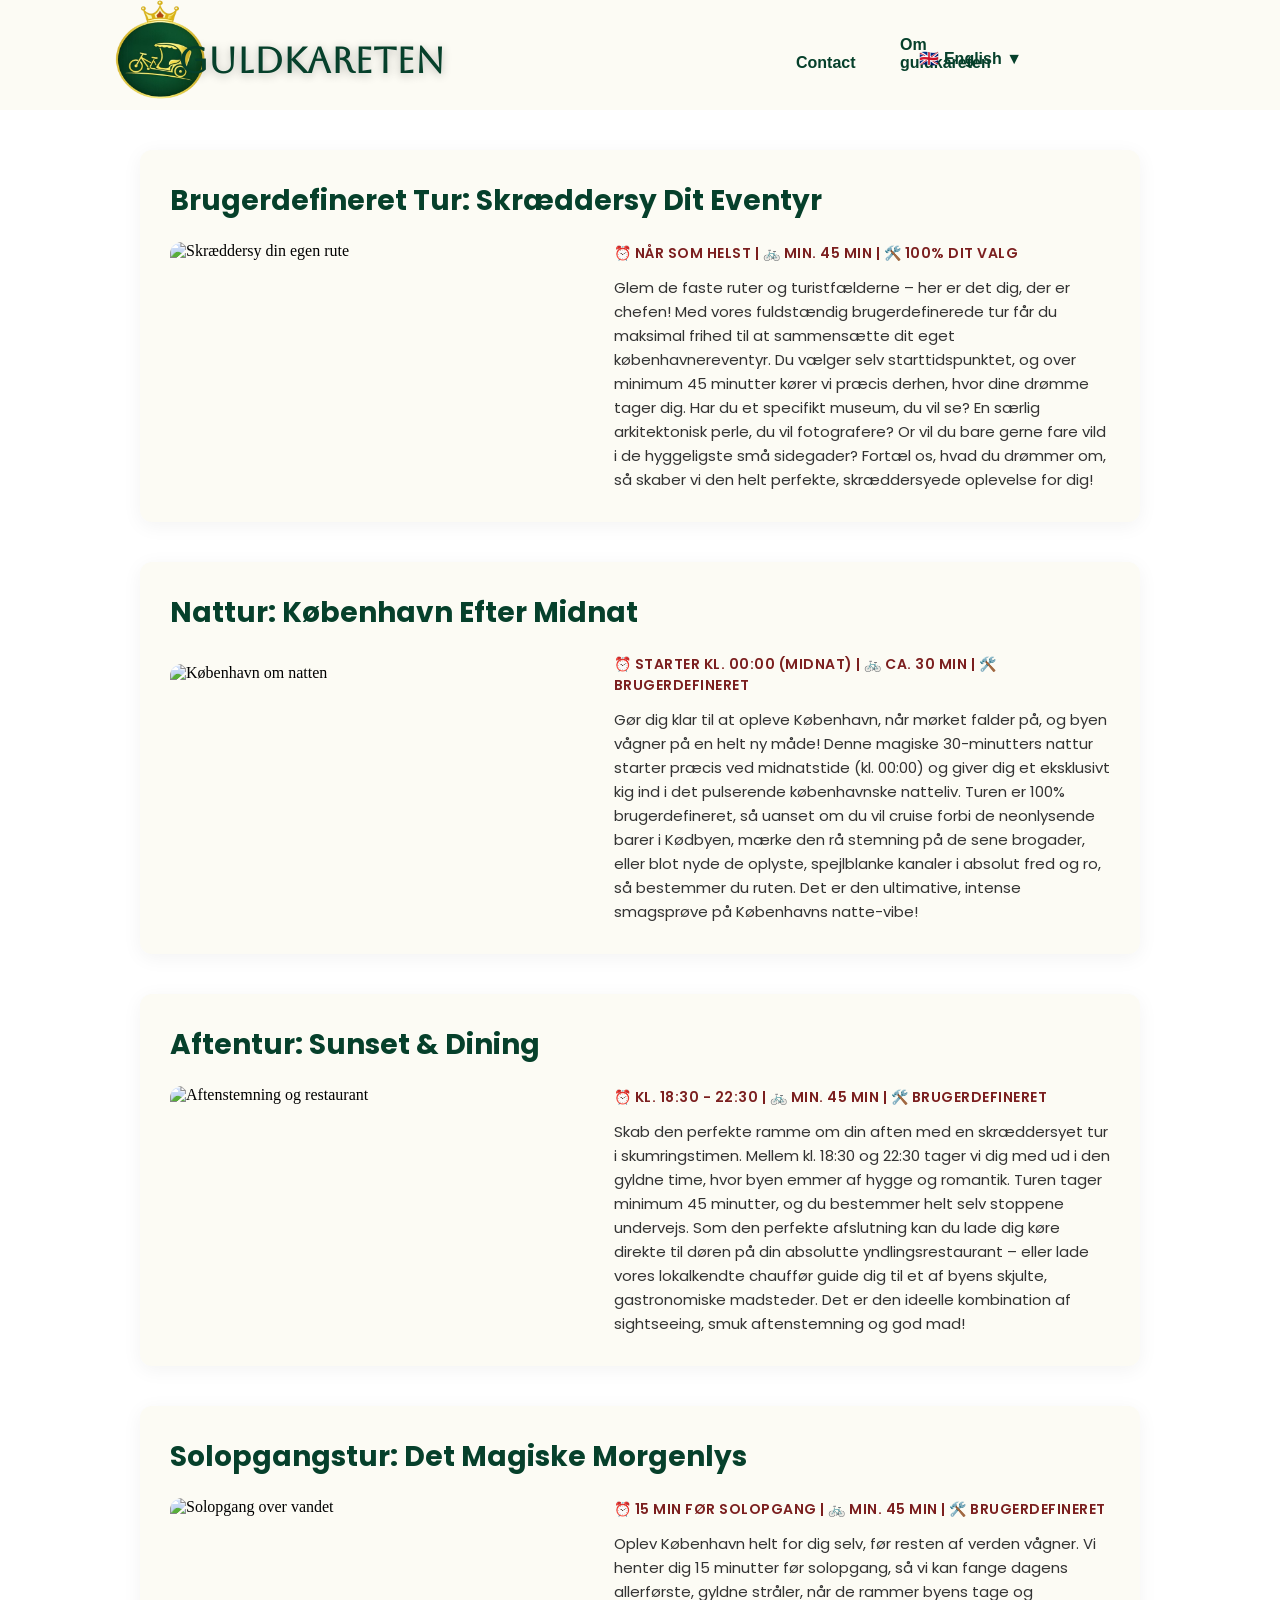
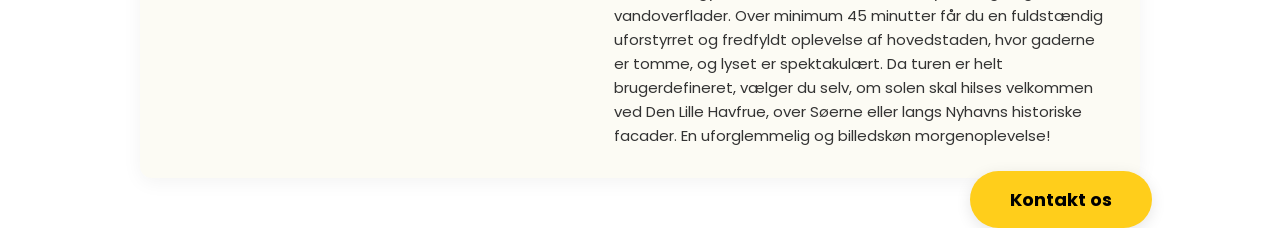
==== Brugerdefineret.html @ b9c4dd66 "Add files via upload" ====
<!DOCTYPE html>
<html lang="en">
<head>
    <meta charset="UTF-8">
    <meta name="viewport" content="width=device-width, initial-scale=1.0">
    <link rel="stylesheet" href="brugerdefineret.css">
    <title>Brugerdefineret tur</title>
</head>
<body>
                   <header class="container">
                        <img src="Guldkaraten-removebg-preview.png" alt="Guldkaraten">
                        <H1 class="guldkareten">Guldkareten</H1>
                          <!-- Dit eksisterende indhold -->


 <a href="contact.html">Contact</a>
<a href="omos.html">Om guldkareten</a>
<div class="language-menu">
    <button class="language-btn">
        🇬🇧 English ▼
    </button>

    <div class="language-dropdown">
        <a href="#">🇩🇰 Dansk</a>
        <a href="#">🇬🇧 English</a>
    </div>
</div>
</header>
<div class="ture-section">
    <h2 class="ture-title">Brugerdefineret Tur: Skræddersy Dit Eventyr</h2>
    <div class="ture-content">
        <div class="ture-image">
            <img src="billeder/brugerdefineret tur.jpeg" alt="Skræddersy din egen rute">
        </div>
        <div class="ture-text">
            <span class="ture-meta">⏰ Når som helst | 🚲 Min. 45 min | 🛠️ 100% Dit valg</span>
            <p>
                Glem de faste ruter og turistfælderne – her er det dig, der er chefen! Med vores fuldstændig brugerdefinerede tur får du maksimal frihed til at sammensætte dit eget københavnereventyr. Du vælger selv starttidspunktet, og over minimum 45 minutter kører vi præcis derhen, hvor dine drømme tager dig. Har du et specifikt museum, du vil se? En særlig arkitektonisk perle, du vil fotografere? Or vil du bare gerne fare vild i de hyggeligste små sidegader? Fortæl os, hvad du drømmer om, så skaber vi den helt perfekte, skræddersyede oplevelse for dig!
            </p>
        </div>
    </div>
</div>
<div class="ture-section">
    <h2 class="ture-title">Nattur: København Efter Midnat</h2>
    <div class="ture-content">
        <div class="ture-image">
            <img src="billeder/ægtenattetur.jpg" alt="København om natten">
        </div>
        <div class="ture-text">
            <span class="ture-meta">⏰ Starter kl. 00:00 (Midnat) | 🚲 Ca. 30 min | 🛠️ Brugerdefineret</span>
            <p>
                Gør dig klar til at opleve København, når mørket falder på, og byen vågner på en helt ny måde! Denne magiske 30-minutters nattur starter præcis ved midnatstide (kl. 00:00) og giver dig et eksklusivt kig ind i det pulserende københavnske natteliv. Turen er 100% brugerdefineret, så uanset om du vil cruise forbi de neonlysende barer i Kødbyen, mærke den rå stemning på de sene brogader, eller blot nyde de oplyste, spejlblanke kanaler i absolut fred og ro, så bestemmer du ruten. Det er den ultimative, intense smagsprøve på Københavns natte-vibe!
            </p>
        </div>
    </div>
</div>

<div class="ture-section">
    <h2 class="ture-title">Aftentur: Sunset & Dining</h2>
    <div class="ture-content">
        <div class="ture-image">
            <img src="billeder/nattetur.jpg" alt="Aftenstemning og restaurant">
        </div>
        <div class="ture-text">
            <span class="ture-meta">⏰ Kl. 18:30 - 22:30 | 🚲 Min. 45 min | 🛠️ Brugerdefineret</span>
            <p>
                Skab den perfekte ramme om din aften med en skræddersyet tur i skumringstimen. Mellem kl. 18:30 og 22:30 tager vi dig med ud i den gyldne time, hvor byen emmer af hygge og romantik. Turen tager minimum 45 minutter, og du bestemmer helt selv stoppene undervejs. Som den perfekte afslutning kan du lade dig køre direkte til døren på din absolutte yndlingsrestaurant – eller lade vores lokalkendte chauffør guide dig til et af byens skjulte, gastronomiske madsteder. Det er den ideelle kombination af sightseeing, smuk aftenstemning og god mad!
            </p>
        </div>
    </div>
</div>

<div class="ture-section">
    <h2 class="ture-title">Solopgangstur: Det Magiske Morgenlys</h2>
    <div class="ture-content">
        <div class="ture-image">
            <img src="billeder/solopgang.webp" alt="Solopgang over vandet">
        </div>
        <div class="ture-text">
            <span class="ture-meta">⏰ 15 min før solopgang | 🚲 Min. 45 min | 🛠️ Brugerdefineret</span>
            <p>
                Oplev København helt for dig selv, før resten af verden vågner. Vi henter dig 15 minutter før solopgang, så vi kan fange dagens allerførste, gyldne stråler, når de rammer byens tage og vandoverflader. Over minimum 45 minutter får du en fuldstændig uforstyrret og fredfyldt oplevelse af hovedstaden, hvor gaderne er tomme, og lyset er spektakulært. Da turen er helt brugerdefineret, vælger du selv, om solen skal hilses velkommen ved Den Lille Havfrue, over Søerne eller langs Nyhavns historiske facader. En uforglemmelig og billedskøn morgenoplevelse!
            </p>
        </div>
    </div>
</div>
        <a href="contact.html" class="promo-button">Kontakt os</a>

</body>
</html>
---- brugerdefineret.css ----
@import url('https://fonts.googleapis.com/css2?family=Aboreto&display=swap');
@import url('https://fonts.googleapis.com/css2?family=Poppins:ital,wght@0,100;0,200;0,300;0,400;0,500;0,600;0,700;0,800;0,900;1,100;1,200;1,300;1,400;1,500;1,600;1,700;1,800;1,900&display=swap');

*{
    margin: 0;
    padding: 0;
    box-sizing: border-box;
}
body{
    background-color: #ffffff;
    position: relative;
}




 header{
    background-color:#fcfbf4;
    z-index: 1000; 
    height: 110px; 
    width:100%; 
    top: 0; 
    left: 0;
    position:relative;
}
 header a{
    color: #06402b;
    width: 100px;
    height: 50px;
    border: none;
    border-radius: 4px; 
    position:relative;
    display: inline-block;
    padding: 18px 28px;
    border: none;
    border-radius: 0;
    left:60%;
    font-family:sans-serif;
    font-size: 16px;
    font-weight: 700;
    text-decoration: none;
    cursor: pointer;
    transition: all 0.2s ease;
    top:16%;
}

header a:hover {
    transform: translateY(-1px);
}
header .guldkareten{
    position:absolute;
    top: 55%;
    left:22%;
    margin-left:30px;
    font-family: 'Aboreto', cursive;
    font-size: 36px;
    color: #06402b;
    margin-right: 30px;
}
header img{
    position:absolute;
    top:-8%;
    left: 60px;
    width: 200px;
    height: 125px;
}

/* SPROG MENU */

.language-menu{
    position: absolute;
    top: 28%;
    right: 230px;
    display: inline-block;
    font-family: sans-serif;
}

/* KNAPPEN */

.language-btn{
    background: none;
    border: none;
    color: #06402b;
    font-size: 16px;
    font-weight: 700;
    cursor: pointer;
    padding: 18px 28px;
    font-family: sans-serif;
}

/* DROPDOWN */

.language-dropdown{
    display: none;
    position: absolute;
    top: 100%; /* ligger direkte under knappen */
    left: 0;
    background-color: #fcfbf4;
    min-width: 170px;
    border-radius: 4px;
    overflow: hidden;
    z-index: 1000;
    box-shadow: 0px 4px 10px rgba(0,0,0,0.1);
}

/* LINKS I MENU */

.language-dropdown a{
    display: block;
    padding: 14px 20px;
    color: #06402b;
    text-decoration: none;
    font-size: 16px;
    font-weight: 700;

    /* VIGTIGT */
    position: relative;
    left: 0;
    top: 0;
    width: 100%;
}

/* HOVER */

.language-dropdown a:hover{
    background-color: #f2f2f2;
}

/* VIS MENU */

.language-menu:hover .language-dropdown{
    display: block;
}
/*css til sprogbar*/


/* Containeren der holder billedet */
.ture-container {
    position: relative;
    flex: 1 1 calc(33.333% - 15px); /* Forsøger at fylde 1/3 af bredden pr. billede */
    min-width: 300px;               /* Sikrer at de ikke bliver for smalle på mobilen */
    height: 450px; 
    overflow: hidden;
    border-radius: 8px;
}

/* Selve billedet */
.ture-container img {
  width: 100%;
  height: 100%;
  object-fit: cover; /* Dette er tricket! Det fylder rammen uden at strække billedet */
  object-position: center; /* Centrerer motivet */
  display: block;
}

/* Overlay der gør teksten læselig (gradient) */
.ture-container::after {
  content: "";
  position: absolute;
  bottom: 0;
  left: 0;
  right: 0;
  height: 50%; /* Toningen starter fra midten og ned */
  background: linear-gradient(to top, rgba(0,0,0,0.7) 0%, transparent 100%);
  pointer-events: none; /* Sørger for man stadig kan klikke på links bagved */
}

/* Teksten placeret oven på billedet */
.image-text {
  position: absolute;
  bottom: 40px;
  left: 0;
  right: 0;
  z-index: 2; /* Lægger teksten øverst */
  color: #ffffff;
  text-align: center;
  padding: 0 20px;
}
.banner-wrapper {
    display: flex;
    flex-wrap: wrap; /* Gør at billederne hopper ned på næste linje hvis der ikke er plads */
    gap: 15px;       /* Mellemrum mellem billederne */
    padding: 20px;
    width: 100%;
    top: 230px;
    position: absolute;
}
/*knap og tekst på billederne*/
/* Styling af selve teksten på billedet */
.promo-text {
    font-family: 'Poppins', sans-serif; /* Bruger din importerede font */
    font-size: 32px;
    font-weight: 600;
    line-height: 1.2;
    color: #ffffff;
    margin-bottom: 30px;
    max-width: 90%; /* Sikrer at teksten ikke går helt ud til kanten */
    margin-left: auto;
    margin-right: auto;
    text-shadow: 0px 2px 10px rgba(0,0,0,0.3); /* Gør teksten tydeligere */
    text-decoration:none;
}

/* Styling af den hvide knap */
.promo-button {
    display: inline-block;
    background-color:#7b1f1f; /* Din sennepsfarve */
    color: #000000; /* Sort tekst i knappen */
    text-decoration: none;
    padding: 15px 40px;
    font-family: 'Poppins', sans-serif;
    font-weight: 700;
    font-size: 18px;
    border-radius: 50px; /* Giver den meget runde form */
    transition: transform 0.2s ease, background-color 0.2s ease;
    box-shadow: 0px 4px 15px rgba(0,0,0,0.1);
    right:10%;
    position:absolute;
    bottom:-50px;
    background-color:#ffce1b;
}

/* Hover effekt på knappen */
.promo-button:hover {
    background-color: #f2f2f2;
    transform: scale(1.05); /* Den bliver lidt større når man holder musen over */
}

/* Sørg for at image-text placerer indholdet rigtigt */
.image-text {
    position: absolute;
    bottom: 60px; /* Løfter teksten lidt op fra bunden */
    left: 0;
    right: 0;
    text-align: center;
    z-index: 5;
}

h1{
   font-family: 'Poppins', sans-serif; /* Bruger din importerede font */
    font-size: 55px;
    font-weight: 600;
    line-height: 1.2;
    color: #ffffff;
    margin-bottom: 30px;
    max-width: 90%; /* Sikrer at teksten ikke går helt ud til kanten */
    margin-left: auto;
    margin-right: auto;
    text-shadow: 0px 2px 10px rgba(0,0,0,0.3); /* Gør teksten tydeligere */
    text-decoration:none;
    text-align:center;
    top:190px;
    left:50%;
    transform:translate(-50%, -50%);
    position:absolute;
}





/* SECTION WRAPPER */
.ture-section{
    max-width: 1100px;
    margin: 80px auto;
    padding: 0 20px;
}

/* OVERSKRIFT */
.ture-title{
    text-align: center;
    font-family: 'Poppins', sans-serif;
    font-size: 40px;
    margin-bottom: 30px;
}

/* FLEX LAYOUT */
.ture-content{
    display: flex;
    gap: 30px;
    align-items: center;
}

/* TEKST */
.ture-text{
    flex: 1;
}

.ture-text p{
    font-size: 18px;
    line-height: 1.7;
    font-family: sans-serif;
}

/* BILLEDE */
.ture-image{
    flex: 1;
}

.ture-image img{
    width: 100%;
    height: 100%;
    border-radius: 12px;
    object-fit: cover;
    display: block;
}

/* RESPONSIV (mobil) */
@media (max-width: 768px){
    .ture-content{
        flex-direction: column;
    }

    .ture-title{
        font-size: 30px;
    }
}








/* Sektions styling */
.ture-section {
    background-color: #fcfbf4; /* Matcher din lyse header-farve */
    margin: 40px auto;
    padding: 30px;
    max-width: 1000px;
    border-radius: 12px;
    box-shadow: 0px 4px 20px rgba(0, 0, 0, 0.05);
}

.ture-title {
    font-family: 'Poppins', sans-serif;
    color: #06402b; /* Matcher din mørkegrønne farve */
    font-size: 28px;
    font-weight: 700;
    margin-bottom: 20px;
    text-align: left;
    padding: 0;
}

/* Flexbox layout der deler tekst og billede op */
.ture-content {
    display: flex;
    gap: 30px;
    align-items: center;
}

/* Billedet */
.ture-image {
    flex: 1;
    height: 250px;
    overflow: hidden;
    border-radius: 8px;
}

.ture-image img {
    width: 100%;
    height: 100%;
    object-fit: cover;
}

/* Tekst-siden */
.ture-text {
    flex: 1.2;
    display: flex;
    flex-direction: column;
}

/* De små ikoner/tider øverst i teksten */
.ture-meta {
    font-family: 'Poppins', sans-serif;
    font-size: 14px;
    font-weight: 600;
    color: #7b1f1f; /* Bruger din mørkerøde som kontrastfarve */
    margin-bottom: 12px;
    text-transform: uppercase;
    letter-spacing: 0.5px;
}

.ture-text p {
    font-family: 'Poppins', sans-serif;
    color: #333333;
    font-size: 15px;
    line-height: 1.6;
    text-align: left; /* Rettet til venstrestillet, da det er nemmere at læse lange tekster */
}

/* Gør det pænt på mobilskærme, så billedet hopper op over teksten */
@media (max-width: 768px) {
    .ture-content {
        flex-direction: column;
    }
    .ture-image {
        width: 100%;
        height: 200px;
    }
}
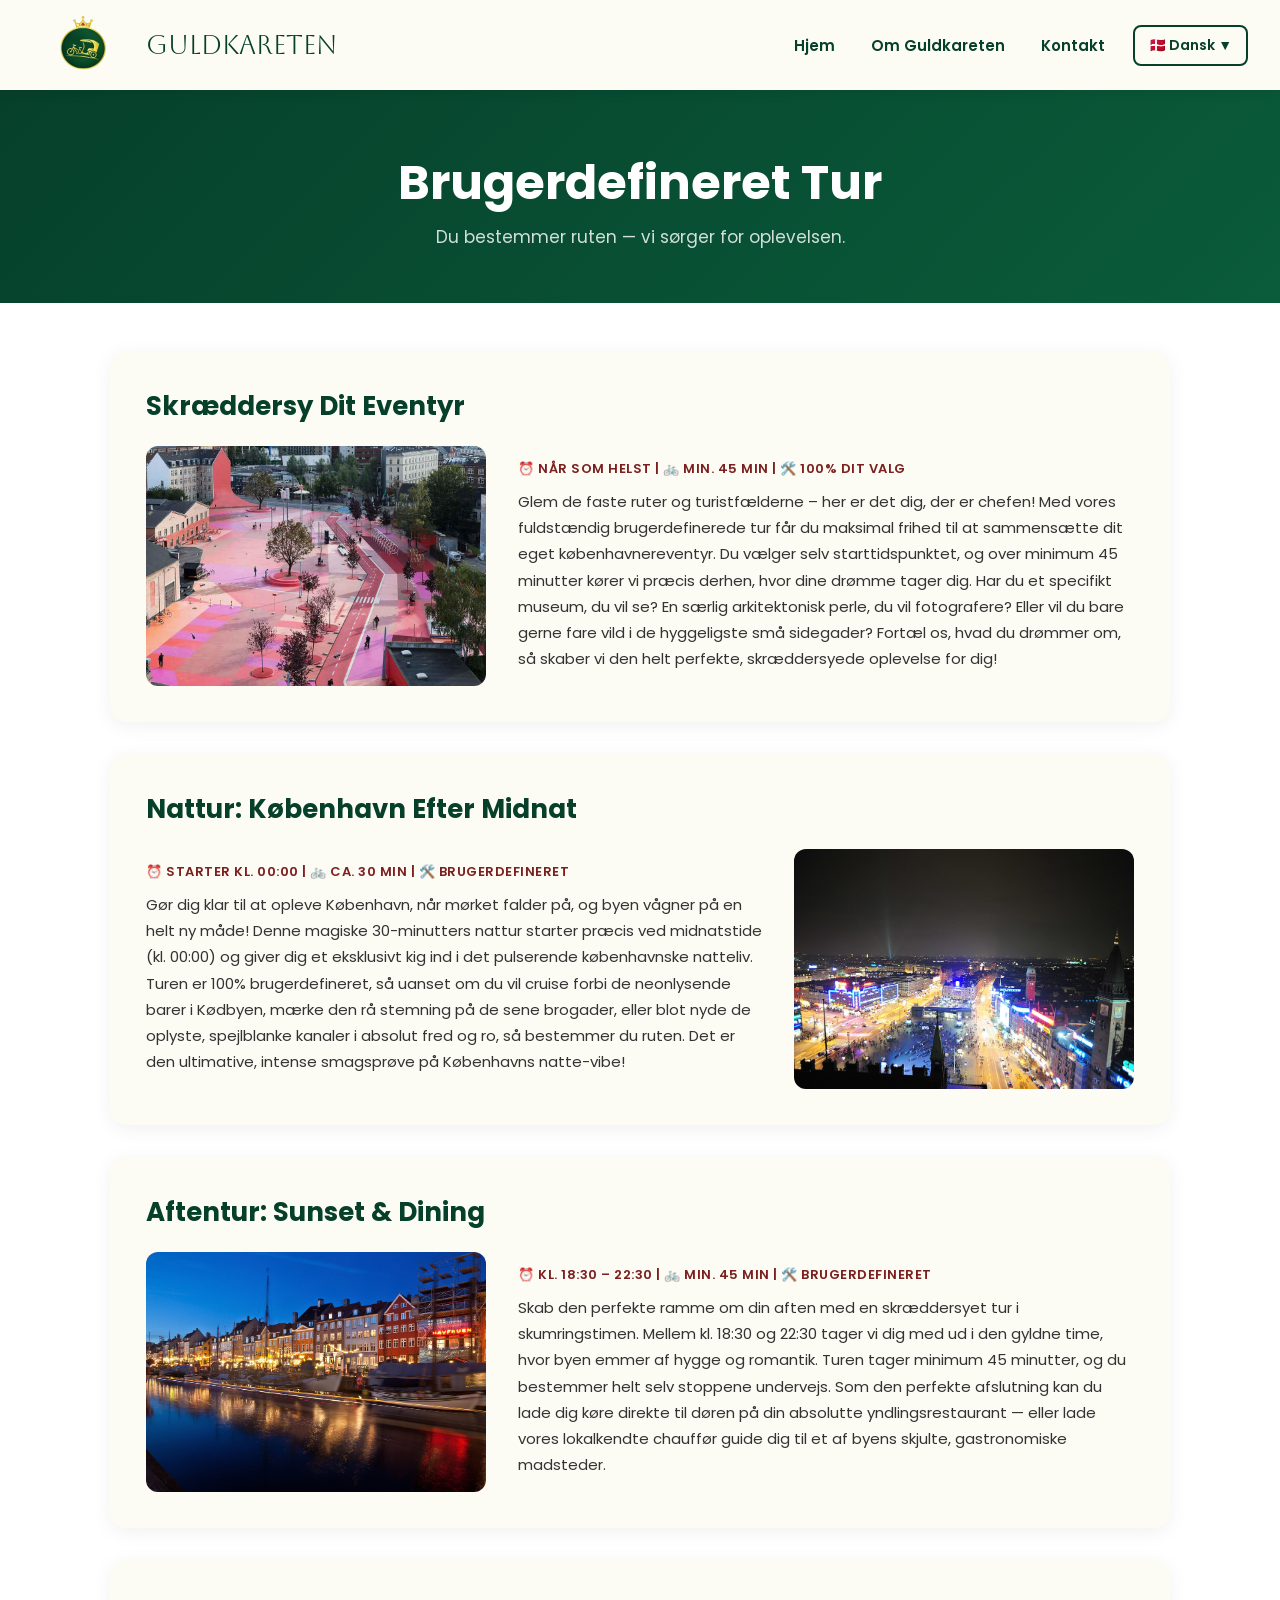
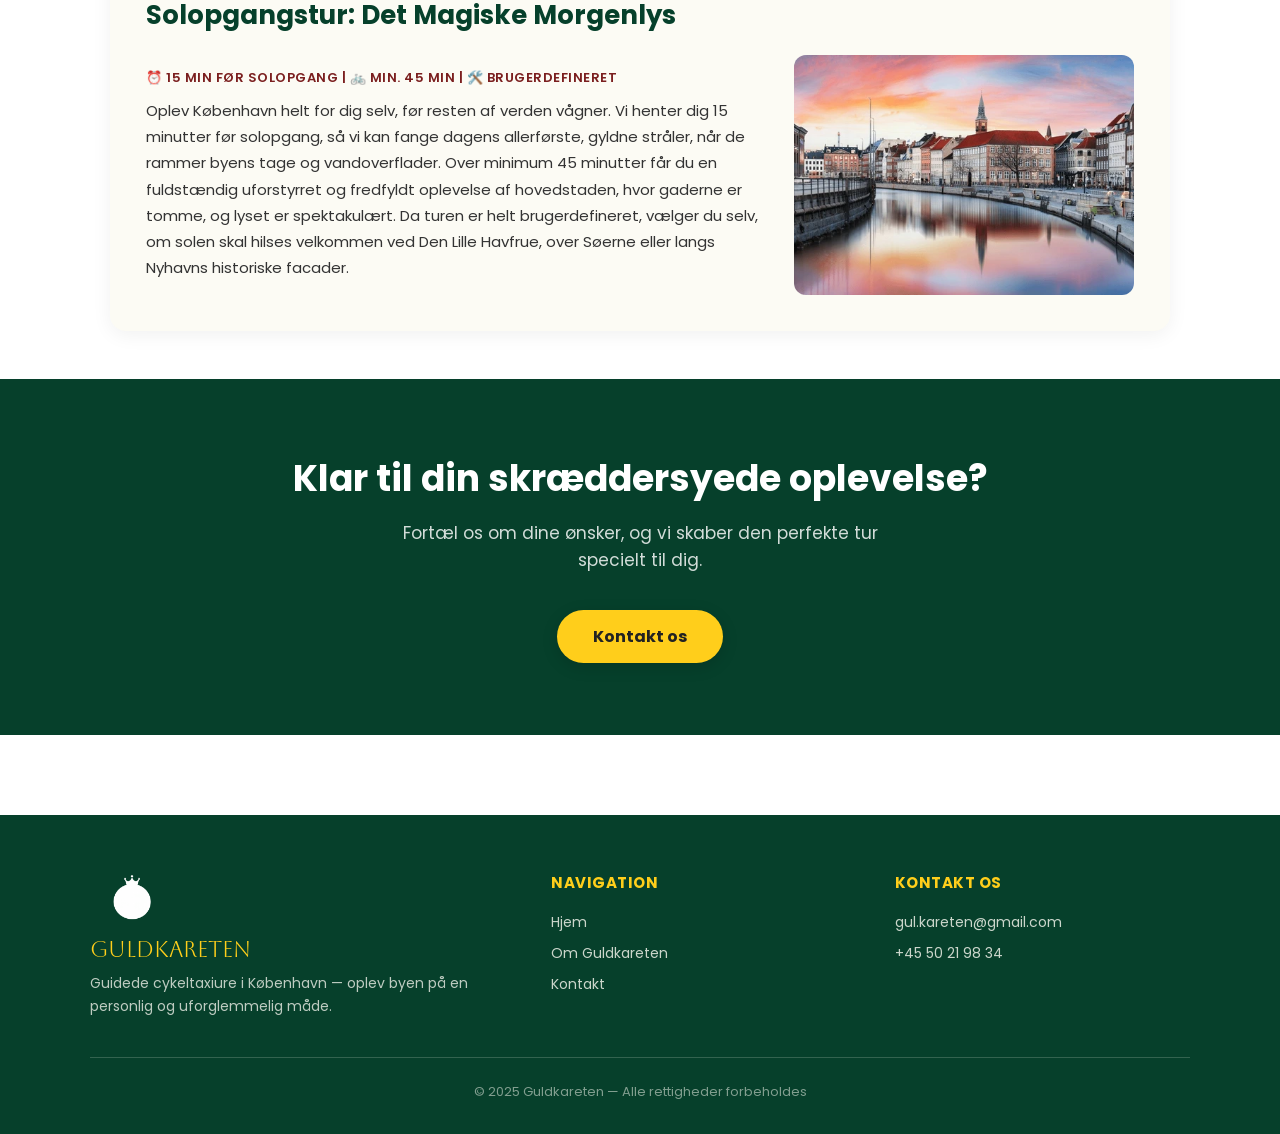
==== commit 0e1d914c: "Add files via upload" ====
--- a/Brugerdefineret.html
+++ b/Brugerdefineret.html
@@ -1,90 +1,191 @@
-<!DOCTYPE html>
-<html lang="en">
-<head>
-    <meta charset="UTF-8">
-    <meta name="viewport" content="width=device-width, initial-scale=1.0">
-    <link rel="stylesheet" href="brugerdefineret.css">
-    <title>Brugerdefineret tur</title>
-</head>
-<body>
-                   <header class="container">
-                        <img src="Guldkaraten-removebg-preview.png" alt="Guldkaraten">
-                        <H1 class="guldkareten">Guldkareten</H1>
-                          <!-- Dit eksisterende indhold -->
-
-
- <a href="contact.html">Contact</a>
-<a href="omos.html">Om guldkareten</a>
-<div class="language-menu">
-    <button class="language-btn">
-        🇬🇧 English ▼
-    </button>
-
-    <div class="language-dropdown">
-        <a href="#">🇩🇰 Dansk</a>
-        <a href="#">🇬🇧 English</a>
-    </div>
-</div>
-</header>
-<div class="ture-section">
-    <h2 class="ture-title">Brugerdefineret Tur: Skræddersy Dit Eventyr</h2>
-    <div class="ture-content">
-        <div class="ture-image">
-            <img src="billeder/brugerdefineret tur.jpeg" alt="Skræddersy din egen rute">
-        </div>
-        <div class="ture-text">
-            <span class="ture-meta">⏰ Når som helst | 🚲 Min. 45 min | 🛠️ 100% Dit valg</span>
-            <p>
-                Glem de faste ruter og turistfælderne – her er det dig, der er chefen! Med vores fuldstændig brugerdefinerede tur får du maksimal frihed til at sammensætte dit eget københavnereventyr. Du vælger selv starttidspunktet, og over minimum 45 minutter kører vi præcis derhen, hvor dine drømme tager dig. Har du et specifikt museum, du vil se? En særlig arkitektonisk perle, du vil fotografere? Or vil du bare gerne fare vild i de hyggeligste små sidegader? Fortæl os, hvad du drømmer om, så skaber vi den helt perfekte, skræddersyede oplevelse for dig!
-            </p>
-        </div>
-    </div>
-</div>
-<div class="ture-section">
-    <h2 class="ture-title">Nattur: København Efter Midnat</h2>
-    <div class="ture-content">
-        <div class="ture-image">
-            <img src="billeder/ægtenattetur.jpg" alt="København om natten">
-        </div>
-        <div class="ture-text">
-            <span class="ture-meta">⏰ Starter kl. 00:00 (Midnat) | 🚲 Ca. 30 min | 🛠️ Brugerdefineret</span>
-            <p>
-                Gør dig klar til at opleve København, når mørket falder på, og byen vågner på en helt ny måde! Denne magiske 30-minutters nattur starter præcis ved midnatstide (kl. 00:00) og giver dig et eksklusivt kig ind i det pulserende københavnske natteliv. Turen er 100% brugerdefineret, så uanset om du vil cruise forbi de neonlysende barer i Kødbyen, mærke den rå stemning på de sene brogader, eller blot nyde de oplyste, spejlblanke kanaler i absolut fred og ro, så bestemmer du ruten. Det er den ultimative, intense smagsprøve på Københavns natte-vibe!
-            </p>
-        </div>
-    </div>
-</div>
-
-<div class="ture-section">
-    <h2 class="ture-title">Aftentur: Sunset & Dining</h2>
-    <div class="ture-content">
-        <div class="ture-image">
-            <img src="billeder/nattetur.jpg" alt="Aftenstemning og restaurant">
-        </div>
-        <div class="ture-text">
-            <span class="ture-meta">⏰ Kl. 18:30 - 22:30 | 🚲 Min. 45 min | 🛠️ Brugerdefineret</span>
-            <p>
-                Skab den perfekte ramme om din aften med en skræddersyet tur i skumringstimen. Mellem kl. 18:30 og 22:30 tager vi dig med ud i den gyldne time, hvor byen emmer af hygge og romantik. Turen tager minimum 45 minutter, og du bestemmer helt selv stoppene undervejs. Som den perfekte afslutning kan du lade dig køre direkte til døren på din absolutte yndlingsrestaurant – eller lade vores lokalkendte chauffør guide dig til et af byens skjulte, gastronomiske madsteder. Det er den ideelle kombination af sightseeing, smuk aftenstemning og god mad!
-            </p>
-        </div>
-    </div>
-</div>
-
-<div class="ture-section">
-    <h2 class="ture-title">Solopgangstur: Det Magiske Morgenlys</h2>
-    <div class="ture-content">
-        <div class="ture-image">
-            <img src="billeder/solopgang.webp" alt="Solopgang over vandet">
-        </div>
-        <div class="ture-text">
-            <span class="ture-meta">⏰ 15 min før solopgang | 🚲 Min. 45 min | 🛠️ Brugerdefineret</span>
-            <p>
-                Oplev København helt for dig selv, før resten af verden vågner. Vi henter dig 15 minutter før solopgang, så vi kan fange dagens allerførste, gyldne stråler, når de rammer byens tage og vandoverflader. Over minimum 45 minutter får du en fuldstændig uforstyrret og fredfyldt oplevelse af hovedstaden, hvor gaderne er tomme, og lyset er spektakulært. Da turen er helt brugerdefineret, vælger du selv, om solen skal hilses velkommen ved Den Lille Havfrue, over Søerne eller langs Nyhavns historiske facader. En uforglemmelig og billedskøn morgenoplevelse!
-            </p>
-        </div>
-    </div>
-</div>
-        <a href="contact.html" class="promo-button">Kontakt os</a>
-
-</body>
-</html>+<!DOCTYPE html>
+<html lang="da" dir="ltr">
+<head>
+    <meta charset="UTF-8">
+    <meta name="viewport" content="width=device-width, initial-scale=1.0">
+    <meta name="description" content="Brugerdefineret tur med Guldkareten — Skræddersy dit eget eventyr i København. Nattur, aftentur, solopgangstur og mere.">
+    <title>Brugerdefineret Tur — Guldkareten</title>
+    <link rel="stylesheet" href="brugerdefineret.css">
+</head>
+<body>
+
+    <header>
+        <a href="index.html" class="header-brand">
+            <img src="Guldkaraten-removebg-preview.png" alt="Guldkareten logo">
+            <span class="brand-name">Guldkareten</span>
+        </a>
+        <button class="hamburger" id="hamburger" aria-label="Åbn menu" aria-expanded="false">
+            <span></span><span></span><span></span>
+        </button>
+        <nav id="nav">
+            <a href="index.html" data-da="Hjem" data-en="Home" data-fr="Accueil" data-ar="الرئيسية">Hjem</a>
+            <a href="omos.html" data-da="Om Guldkareten" data-en="About Guldkareten" data-fr="À propos" data-ar="عن غولدكارتن">Om Guldkareten</a>
+            <a href="contact.html" data-da="Kontakt" data-en="Contact" data-fr="Contact" data-ar="اتصل بنا">Kontakt</a>
+            <div class="language-menu" id="languageMenu">
+                <button class="language-btn" id="langBtn">🇩🇰 Dansk ▼</button>
+                <div class="language-dropdown">
+                    <a href="#" data-lang="da">🇩🇰 Dansk</a>
+                    <a href="#" data-lang="en">🇬🇧 English</a>
+                    <a href="#" data-lang="fr">🇫🇷 Français</a>
+                    <a href="#" data-lang="ar">🇸🇦 العربية</a>
+                </div>
+            </div>
+        </nav>
+    </header>
+
+    <main>
+
+        <section class="tur-hero">
+            <h1 data-da="Brugerdefineret Tur" data-en="Custom Tour" data-fr="Tour Personnalisé" data-ar="جولة مخصصة">Brugerdefineret Tur</h1>
+            <p class="hero-subtitle" data-da="Du bestemmer ruten — vi sørger for oplevelsen." data-en="You choose the route — we deliver the experience." data-fr="Vous choisissez le parcours — nous créons l'expérience." data-ar="أنت تختار المسار — نحن نصنع التجربة.">
+                Du bestemmer ruten — vi sørger for oplevelsen.
+            </p>
+        </section>
+
+        <div class="ture-sektioner">
+
+            <div class="ture-section">
+                <h2 class="ture-title" data-da="Skræddersy Dit Eventyr" data-en="Design Your Adventure" data-fr="Personnalisez Votre Aventure" data-ar="صمّم مغامرتك">Skræddersy Dit Eventyr</h2>
+                <div class="ture-content">
+                    <div class="ture-image">
+                        <img src="billeder/brugerdefineret tur.jpeg" alt="Skræddersy din egen rute">
+                    </div>
+                    <div class="ture-text">
+                        <span class="ture-meta">⏰ <span data-da="Når som helst" data-en="Anytime" data-fr="Quand vous voulez" data-ar="في أي وقت">Når som helst</span> | 🚲 <span data-da="Min. 45 min" data-en="Min. 45 min" data-fr="Min. 45 min" data-ar="45 دقيقة كحد أدنى">Min. 45 min</span> | 🛠️ <span data-da="100% Dit valg" data-en="100% Your choice" data-fr="100% Votre choix" data-ar="100% اختيارك">100% Dit valg</span></span>
+                        <div data-lang="da">
+                            <p>Glem de faste ruter og turistfælderne – her er det dig, der er chefen! Med vores fuldstændig brugerdefinerede tur får du maksimal frihed til at sammensætte dit eget københavnereventyr. Du vælger selv starttidspunktet, og over minimum 45 minutter kører vi præcis derhen, hvor dine drømme tager dig. Har du et specifikt museum, du vil se? En særlig arkitektonisk perle, du vil fotografere? Eller vil du bare gerne fare vild i de hyggeligste små sidegader? Fortæl os, hvad du drømmer om, så skaber vi den helt perfekte, skræddersyede oplevelse for dig!</p>
+                        </div>
+                        <div data-lang="en" style="display:none">
+                            <p>Forget the fixed routes and tourist traps – here you are the boss! With our fully customised tour, you get maximum freedom to put together your own Copenhagen adventure. You choose the start time yourself, and for a minimum of 45 minutes we'll go exactly where your dreams take you. Do you have a specific museum you want to see? A particular architectural gem you want to photograph? Or do you just want to get lost in the cosiest little side streets? Tell us what you dream of, and we'll create the perfect, tailor-made experience for you!</p>
+                        </div>
+                        <div data-lang="fr" style="display:none">
+                            <p>Oubliez les circuits fixes et les pièges à touristes – ici, c'est vous le patron ! Avec notre tour entièrement personnalisé, vous bénéficiez d'une liberté maximale pour composer votre propre aventure copenhaguoise. Vous choisissez vous-même l'heure de départ, et pendant au minimum 45 minutes, nous irons exactement là où vos rêves vous mènent. Vous avez un musée spécifique à voir ? Un joyau architectural particulier à photographier ? Ou souhaitez-vous simplement vous perdre dans les plus charmantes petites ruelles ? Dites-nous ce que vous rêvez, et nous créerons l'expérience sur mesure parfaite pour vous !</p>
+                        </div>
+                        <div data-lang="ar" style="display:none">
+                            <p>انسَ المسارات الثابتة ومصائد السياح — أنت هنا من يتحكم! مع جولتنا المخصصة بالكامل، تحظى بحرية قصوى لتصميم مغامرتك الكوبنهاغنية الخاصة. أنت تختار وقت الانطلاق، وطوال 45 دقيقة على الأقل سنتوجه تماماً إلى حيث تأخذك أحلامك. هل لديك متحف بعينه تريد زيارته؟ جوهرة معمارية تريد تصويرها؟ أم تريد فقط أن تضيع في أضيق الأزقة وأكثرها دفئاً؟ أخبرنا بحلمك، وسنخلق لك التجربة المثالية!</p>
+                        </div>
+                    </div>
+                </div>
+            </div>
+
+            <div class="ture-section">
+                <h2 class="ture-title" data-da="Nattur: København Efter Midnat" data-en="Night Tour: Copenhagen After Midnight" data-fr="Tour de Nuit : Copenhague après Minuit" data-ar="جولة ليلية: كوبنهاغن بعد منتصف الليل">Nattur: København Efter Midnat</h2>
+                <div class="ture-content">
+                    <div class="ture-image">
+                        <img src="billeder/ægtenattetur.jpg" alt="København om natten">
+                    </div>
+                    <div class="ture-text">
+                        <span class="ture-meta">⏰ <span data-da="Starter kl. 00:00" data-en="Starts at 00:00" data-fr="Commence à 00:00" data-ar="يبدأ الساعة 00:00">Starter kl. 00:00</span> | 🚲 <span data-da="Ca. 30 min" data-en="Approx. 30 min" data-fr="Env. 30 min" data-ar="حوالي 30 دقيقة">Ca. 30 min</span> | 🛠️ <span data-da="Brugerdefineret" data-en="Customised" data-fr="Personnalisé" data-ar="مخصص">Brugerdefineret</span></span>
+                        <div data-lang="da">
+                            <p>Gør dig klar til at opleve København, når mørket falder på, og byen vågner på en helt ny måde! Denne magiske 30-minutters nattur starter præcis ved midnatstide (kl. 00:00) og giver dig et eksklusivt kig ind i det pulserende københavnske natteliv. Turen er 100% brugerdefineret, så uanset om du vil cruise forbi de neonlysende barer i Kødbyen, mærke den rå stemning på de sene brogader, eller blot nyde de oplyste, spejlblanke kanaler i absolut fred og ro, så bestemmer du ruten. Det er den ultimative, intense smagsprøve på Københavns natte-vibe!</p>
+                        </div>
+                        <div data-lang="en" style="display:none">
+                            <p>Get ready to experience Copenhagen as darkness falls and the city awakens in a completely new way! This magical 30-minute night tour starts precisely at midnight (00:00) and gives you an exclusive peek into the pulsating Copenhagen nightlife. The tour is 100% customised, so whether you want to cruise past the neon-lit bars of Kødbyen, feel the raw atmosphere on the late-night neighbourhood streets, or simply enjoy the illuminated, mirror-smooth canals in absolute peace and quiet — you decide the route. It is the ultimate, intense taste of Copenhagen's night vibe!</p>
+                        </div>
+                        <div data-lang="fr" style="display:none">
+                            <p>Préparez-vous à vivre Copenhague quand les ténèbres s'installent et que la ville s'éveille d'une toute nouvelle façon ! Ce tour de nuit magique de 30 minutes commence exactement à minuit (00:00) et vous offre un regard exclusif sur la vie nocturne palpitante de Copenhague. Le tour est personnalisé à 100 %, donc que vous vouliez croiser les bars aux néons du quartier des viandes, ressentir l'atmosphère brute des rues tardives, ou simplement profiter des canaux illuminés et lisses comme un miroir dans un calme absolu — c'est vous qui décidez du parcours. C'est l'avant-goût ultime et intense de l'ambiance nocturne de Copenhague !</p>
+                        </div>
+                        <div data-lang="ar" style="display:none">
+                            <p>استعد لاكتشاف كوبنهاغن حين يهبط الظلام وتصحو المدينة بطريقة مختلفة تماماً! هذه الجولة الليلية السحرية التي تستمر 30 دقيقة تنطلق عند منتصف الليل تماماً (00:00) وتمنحك نظرة حصرية على الحياة الليلية النابضة في كوبنهاغن. الجولة مخصصة 100%، سواء أردت الإبحار بجانب حانات النيون في كودبيين، أو الشعور بالأجواء الخام في الشوارع الليلية، أو الاستمتاع بالقنوات المضاءة الهادئة — أنت من يقرر المسار. إنها الذوق الليلي الأكثر حدةً وإثارةً لكوبنهاغن!</p>
+                        </div>
+                    </div>
+                </div>
+            </div>
+
+            <div class="ture-section">
+                <h2 class="ture-title" data-da="Aftentur: Sunset &amp; Dining" data-en="Evening Tour: Sunset &amp; Dining" data-fr="Tour du Soir : Coucher de Soleil &amp; Dîner" data-ar="جولة مسائية: غروب الشمس والعشاء">Aftentur: Sunset &amp; Dining</h2>
+                <div class="ture-content">
+                    <div class="ture-image">
+                        <img src="billeder/nattetur.jpg" alt="Aftenstemning og restaurant">
+                    </div>
+                    <div class="ture-text">
+                        <span class="ture-meta">⏰ <span data-da="Kl. 18:30 – 22:30" data-en="18:30 – 22:30" data-fr="18h30 – 22h30" data-ar="18:30 – 22:30">Kl. 18:30 – 22:30</span> | 🚲 <span data-da="Min. 45 min" data-en="Min. 45 min" data-fr="Min. 45 min" data-ar="45 دقيقة كحد أدنى">Min. 45 min</span> | 🛠️ <span data-da="Brugerdefineret" data-en="Customised" data-fr="Personnalisé" data-ar="مخصص">Brugerdefineret</span></span>
+                        <div data-lang="da">
+                            <p>Skab den perfekte ramme om din aften med en skræddersyet tur i skumringstimen. Mellem kl. 18:30 og 22:30 tager vi dig med ud i den gyldne time, hvor byen emmer af hygge og romantik. Turen tager minimum 45 minutter, og du bestemmer helt selv stoppene undervejs. Som den perfekte afslutning kan du lade dig køre direkte til døren på din absolutte yndlingsrestaurant — eller lade vores lokalkendte chauffør guide dig til et af byens skjulte, gastronomiske madsteder.</p>
+                        </div>
+                        <div data-lang="en" style="display:none">
+                            <p>Create the perfect setting for your evening with a tailored tour during the twilight hours. Between 18:30 and 22:30, we take you out into the golden hour, where the city is full of charm and romance. The tour takes a minimum of 45 minutes, and you decide all the stops along the way. As the perfect ending, you can be driven directly to the door of your favourite restaurant — or let our locally knowledgeable driver guide you to one of the city's hidden gastronomic gems.</p>
+                        </div>
+                        <div data-lang="fr" style="display:none">
+                            <p>Créez le cadre parfait pour votre soirée avec un tour sur mesure pendant l'heure bleue. Entre 18h30 et 22h30, nous vous emmenons dans l'heure dorée, quand la ville déborde de charme et de romantisme. Le tour dure au minimum 45 minutes, et vous décidez vous-même des arrêts. En guise de conclusion parfaite, vous pouvez être conduit directement à la porte de votre restaurant favori — ou laisser notre chauffeur local vous guider vers l'un des joyaux gastronomiques cachés de la ville.</p>
+                        </div>
+                        <div data-lang="ar" style="display:none">
+                            <p>اصنع الإطار المثالي لمساءك مع جولة مخصصة في ساعة الشفق. بين الساعة 18:30 و22:30، نصحبك في الساعة الذهبية حين تفيض المدينة بالدفء والرومانسية. الجولة تستمر 45 دقيقة على الأقل، وأنت من يحدد المحطات. وكختام مثالي، يمكنك أن تُقلّ إلى باب مطعمك المفضل مباشرةً — أو دع سائقنا المحلي يرشدك إلى أحد الجواهر الغاسترونومية المخفية في المدينة.</p>
+                        </div>
+                    </div>
+                </div>
+            </div>
+
+            <div class="ture-section">
+                <h2 class="ture-title" data-da="Solopgangstur: Det Magiske Morgenlys" data-en="Sunrise Tour: The Magic Morning Light" data-fr="Tour au Lever du Soleil : La Magie de la Lumière Matinale" data-ar="جولة الشروق: سحر ضوء الصباح">Solopgangstur: Det Magiske Morgenlys</h2>
+                <div class="ture-content">
+                    <div class="ture-image">
+                        <img src="billeder/solopgang.webp" alt="Solopgang over vandet">
+                    </div>
+                    <div class="ture-text">
+                        <span class="ture-meta">⏰ <span data-da="15 min før solopgang" data-en="15 min before sunrise" data-fr="15 min avant le lever" data-ar="15 دقيقة قبل الشروق">15 min før solopgang</span> | 🚲 <span data-da="Min. 45 min" data-en="Min. 45 min" data-fr="Min. 45 min" data-ar="45 دقيقة كحد أدنى">Min. 45 min</span> | 🛠️ <span data-da="Brugerdefineret" data-en="Customised" data-fr="Personnalisé" data-ar="مخصص">Brugerdefineret</span></span>
+                        <div data-lang="da">
+                            <p>Oplev København helt for dig selv, før resten af verden vågner. Vi henter dig 15 minutter før solopgang, så vi kan fange dagens allerførste, gyldne stråler, når de rammer byens tage og vandoverflader. Over minimum 45 minutter får du en fuldstændig uforstyrret og fredfyldt oplevelse af hovedstaden, hvor gaderne er tomme, og lyset er spektakulært. Da turen er helt brugerdefineret, vælger du selv, om solen skal hilses velkommen ved Den Lille Havfrue, over Søerne eller langs Nyhavns historiske facader.</p>
+                        </div>
+                        <div data-lang="en" style="display:none">
+                            <p>Experience Copenhagen entirely to yourself, before the rest of the world wakes up. We pick you up 15 minutes before sunrise so we can catch the day's very first golden rays as they hit the city's rooftops and water surfaces. Over a minimum of 45 minutes, you get a completely undisturbed and peaceful experience of the capital, where the streets are empty and the light is spectacular. Since the tour is fully customised, you choose whether to greet the sun at The Little Mermaid, over The Lakes, or along Nyhavn's historic facades.</p>
+                        </div>
+                        <div data-lang="fr" style="display:none">
+                            <p>Découvrez Copenhague seul(e) au monde, avant que le reste du monde ne se réveille. Nous venons vous chercher 15 minutes avant le lever du soleil afin de capter les tout premiers rayons dorés de la journée lorsqu'ils frappent les toits et les surfaces aquatiques de la ville. Pendant au minimum 45 minutes, vous vivez une expérience entièrement paisible et sans interruption de la capitale, où les rues sont vides et la lumière est spectaculaire. Le tour étant entièrement personnalisé, vous choisissez si vous voulez accueillir le soleil à La Petite Sirène, au-dessus des Lacs ou le long des façades historiques de Nyhavn.</p>
+                        </div>
+                        <div data-lang="ar" style="display:none">
+                            <p>اكتشف كوبنهاغن وحيداً، قبل أن يصحو بقية العالم. نأتي لاصطحابك قبل 15 دقيقة من شروق الشمس لنلتقط أولى أشعتها الذهبية حين تتسلل على أسطح المدينة وأسطح الماء. طوال 45 دقيقة على الأقل، تعيش تجربة هادئة وغير منقطعة للعاصمة حيث الشوارع خالية والضوء مذهل. بما أن الجولة مخصصة بالكامل، تختار أنت أين تستقبل الشمس — عند حورية البحر الصغيرة، أم فوق البحيرات، أم على طول واجهات نيهافن التاريخية.</p>
+                        </div>
+                    </div>
+                </div>
+            </div>
+
+        </div>
+
+        <section class="tur-cta">
+            <h2 data-da="Klar til din skræddersyede oplevelse?" data-en="Ready for your tailor-made experience?" data-fr="Prêt(e) pour votre expérience sur mesure ?" data-ar="مستعد لتجربتك المخصصة؟">Klar til din skræddersyede oplevelse?</h2>
+            <p data-da="Fortæl os om dine ønsker, og vi skaber den perfekte tur specielt til dig." data-en="Tell us about your wishes, and we'll create the perfect tour especially for you." data-fr="Parlez-nous de vos souhaits, et nous créerons le tour parfait spécialement pour vous." data-ar="أخبرنا برغباتك، وسنصمم لك الجولة المثالية خصيصاً.">
+                Fortæl os om dine ønsker, og vi skaber den perfekte tur specielt til dig.
+            </p>
+            <a href="contact.html" class="knap-gul" data-da="Kontakt os" data-en="Contact us" data-fr="Contactez-nous" data-ar="اتصل بنا">Kontakt os</a>
+        </section>
+
+    </main>
+
+    <footer>
+        <div class="footer-inner">
+            <div class="footer-brand">
+                <img src="Guldkaraten-removebg-preview.png" alt="Guldkareten logo">
+                <span class="footer-brand-name">Guldkareten</span>
+                <p data-da="Guidede cykeltaxiure i København — oplev byen på en personlig og uforglemmelig måde."
+                   data-en="Guided taxi-bike tours in Copenhagen — experience the city in a personal and unforgettable way."
+                   data-fr="Tours guidés en vélo-taxi à Copenhague — vivez la ville de façon personnelle et inoubliable."
+                   data-ar="جولات دراجات التاكسي الموجهة في كوبنهاغن — اكتشف المدينة بطريقة شخصية لا تُنسى.">
+                    Guidede cykeltaxiure i København — oplev byen på en personlig og uforglemmelig måde.
+                </p>
+            </div>
+            <div class="footer-col">
+                <h4 data-da="Navigation" data-en="Navigation" data-fr="Navigation" data-ar="التنقل">Navigation</h4>
+                <a href="index.html" data-da="Hjem" data-en="Home" data-fr="Accueil" data-ar="الرئيسية">Hjem</a>
+                <a href="omos.html" data-da="Om Guldkareten" data-en="About Guldkareten" data-fr="À propos" data-ar="عن غولدكارتن">Om Guldkareten</a>
+                <a href="contact.html" data-da="Kontakt" data-en="Contact" data-fr="Contact" data-ar="اتصل بنا">Kontakt</a>
+            </div>
+            <div class="footer-col">
+                <h4 data-da="Kontakt os" data-en="Contact us" data-fr="Contactez-nous" data-ar="اتصل بنا">Kontakt os</h4>
+                <a href="mailto:gul.kareten@gmail.com">gul.kareten@gmail.com</a>
+                <a href="tel:+4550219834">+45 50 21 98 34</a>
+            </div>
+        </div>
+        <div class="footer-bottom">
+            <p data-da="© 2025 Guldkareten — Alle rettigheder forbeholdes"
+               data-en="© 2025 Guldkareten — All rights reserved"
+               data-fr="© 2025 Guldkareten — Tous droits réservés"
+               data-ar="© 2025 غولدكارتن — جميع الحقوق محفوظة">
+                © 2025 Guldkareten — Alle rettigheder forbeholdes
+            </p>
+        </div>
+    </footer>
+
+    <script src="Taxicykel.js"></script>
+</body>
+</html>
--- a/brugerdefineret.css
+++ b/brugerdefineret.css
@@ -1,403 +1,18 @@
-
-@import url('https://fonts.googleapis.com/css2?family=Aboreto&display=swap');
-@import url('https://fonts.googleapis.com/css2?family=Poppins:ital,wght@0,100;0,200;0,300;0,400;0,500;0,600;0,700;0,800;0,900;1,100;1,200;1,300;1,400;1,500;1,600;1,700;1,800;1,900&display=swap');
-
-*{
-    margin: 0;
-    padding: 0;
-    box-sizing: border-box;
-}
-body{
-    background-color: #ffffff;
-    position: relative;
-}
-
-
-
-
- header{
-    background-color:#fcfbf4;
-    z-index: 1000; 
-    height: 110px; 
-    width:100%; 
-    top: 0; 
-    left: 0;
-    position:relative;
-}
- header a{
-    color: #06402b;
-    width: 100px;
-    height: 50px;
-    border: none;
-    border-radius: 4px; 
-    position:relative;
-    display: inline-block;
-    padding: 18px 28px;
-    border: none;
-    border-radius: 0;
-    left:60%;
-    font-family:sans-serif;
-    font-size: 16px;
-    font-weight: 700;
-    text-decoration: none;
-    cursor: pointer;
-    transition: all 0.2s ease;
-    top:16%;
-}
-
-header a:hover {
-    transform: translateY(-1px);
-}
-header .guldkareten{
-    position:absolute;
-    top: 55%;
-    left:22%;
-    margin-left:30px;
-    font-family: 'Aboreto', cursive;
-    font-size: 36px;
-    color: #06402b;
-    margin-right: 30px;
-}
-header img{
-    position:absolute;
-    top:-8%;
-    left: 60px;
-    width: 200px;
-    height: 125px;
-}
-
-/* SPROG MENU */
-
-.language-menu{
-    position: absolute;
-    top: 28%;
-    right: 230px;
-    display: inline-block;
-    font-family: sans-serif;
-}
-
-/* KNAPPEN */
-
-.language-btn{
-    background: none;
-    border: none;
-    color: #06402b;
-    font-size: 16px;
-    font-weight: 700;
-    cursor: pointer;
-    padding: 18px 28px;
-    font-family: sans-serif;
-}
-
-/* DROPDOWN */
-
-.language-dropdown{
-    display: none;
-    position: absolute;
-    top: 100%; /* ligger direkte under knappen */
-    left: 0;
-    background-color: #fcfbf4;
-    min-width: 170px;
-    border-radius: 4px;
-    overflow: hidden;
-    z-index: 1000;
-    box-shadow: 0px 4px 10px rgba(0,0,0,0.1);
-}
-
-/* LINKS I MENU */
-
-.language-dropdown a{
-    display: block;
-    padding: 14px 20px;
-    color: #06402b;
-    text-decoration: none;
-    font-size: 16px;
-    font-weight: 700;
-
-    /* VIGTIGT */
-    position: relative;
-    left: 0;
-    top: 0;
-    width: 100%;
-}
-
-/* HOVER */
-
-.language-dropdown a:hover{
-    background-color: #f2f2f2;
-}
-
-/* VIS MENU */
-
-.language-menu:hover .language-dropdown{
-    display: block;
-}
-/*css til sprogbar*/
-
-
-/* Containeren der holder billedet */
-.ture-container {
-    position: relative;
-    flex: 1 1 calc(33.333% - 15px); /* Forsøger at fylde 1/3 af bredden pr. billede */
-    min-width: 300px;               /* Sikrer at de ikke bliver for smalle på mobilen */
-    height: 450px; 
-    overflow: hidden;
-    border-radius: 8px;
-}
-
-/* Selve billedet */
-.ture-container img {
-  width: 100%;
-  height: 100%;
-  object-fit: cover; /* Dette er tricket! Det fylder rammen uden at strække billedet */
-  object-position: center; /* Centrerer motivet */
-  display: block;
-}
-
-/* Overlay der gør teksten læselig (gradient) */
-.ture-container::after {
-  content: "";
-  position: absolute;
-  bottom: 0;
-  left: 0;
-  right: 0;
-  height: 50%; /* Toningen starter fra midten og ned */
-  background: linear-gradient(to top, rgba(0,0,0,0.7) 0%, transparent 100%);
-  pointer-events: none; /* Sørger for man stadig kan klikke på links bagved */
-}
-
-/* Teksten placeret oven på billedet */
-.image-text {
-  position: absolute;
-  bottom: 40px;
-  left: 0;
-  right: 0;
-  z-index: 2; /* Lægger teksten øverst */
-  color: #ffffff;
-  text-align: center;
-  padding: 0 20px;
-}
-.banner-wrapper {
-    display: flex;
-    flex-wrap: wrap; /* Gør at billederne hopper ned på næste linje hvis der ikke er plads */
-    gap: 15px;       /* Mellemrum mellem billederne */
-    padding: 20px;
-    width: 100%;
-    top: 230px;
-    position: absolute;
-}
-/*knap og tekst på billederne*/
-/* Styling af selve teksten på billedet */
-.promo-text {
-    font-family: 'Poppins', sans-serif; /* Bruger din importerede font */
-    font-size: 32px;
-    font-weight: 600;
-    line-height: 1.2;
-    color: #ffffff;
-    margin-bottom: 30px;
-    max-width: 90%; /* Sikrer at teksten ikke går helt ud til kanten */
-    margin-left: auto;
-    margin-right: auto;
-    text-shadow: 0px 2px 10px rgba(0,0,0,0.3); /* Gør teksten tydeligere */
-    text-decoration:none;
-}
-
-/* Styling af den hvide knap */
-.promo-button {
-    display: inline-block;
-    background-color:#7b1f1f; /* Din sennepsfarve */
-    color: #000000; /* Sort tekst i knappen */
-    text-decoration: none;
-    padding: 15px 40px;
-    font-family: 'Poppins', sans-serif;
-    font-weight: 700;
-    font-size: 18px;
-    border-radius: 50px; /* Giver den meget runde form */
-    transition: transform 0.2s ease, background-color 0.2s ease;
-    box-shadow: 0px 4px 15px rgba(0,0,0,0.1);
-    right:10%;
-    position:absolute;
-    bottom:-50px;
-    background-color:#ffce1b;
-}
-
-/* Hover effekt på knappen */
-.promo-button:hover {
-    background-color: #f2f2f2;
-    transform: scale(1.05); /* Den bliver lidt større når man holder musen over */
-}
-
-/* Sørg for at image-text placerer indholdet rigtigt */
-.image-text {
-    position: absolute;
-    bottom: 60px; /* Løfter teksten lidt op fra bunden */
-    left: 0;
-    right: 0;
-    text-align: center;
-    z-index: 5;
-}
-
-h1{
-   font-family: 'Poppins', sans-serif; /* Bruger din importerede font */
-    font-size: 55px;
-    font-weight: 600;
-    line-height: 1.2;
-    color: #ffffff;
-    margin-bottom: 30px;
-    max-width: 90%; /* Sikrer at teksten ikke går helt ud til kanten */
-    margin-left: auto;
-    margin-right: auto;
-    text-shadow: 0px 2px 10px rgba(0,0,0,0.3); /* Gør teksten tydeligere */
-    text-decoration:none;
-    text-align:center;
-    top:190px;
-    left:50%;
-    transform:translate(-50%, -50%);
-    position:absolute;
-}
-
-
-
-
-
-/* SECTION WRAPPER */
-.ture-section{
-    max-width: 1100px;
-    margin: 80px auto;
-    padding: 0 20px;
-}
-
-/* OVERSKRIFT */
-.ture-title{
-    text-align: center;
-    font-family: 'Poppins', sans-serif;
-    font-size: 40px;
-    margin-bottom: 30px;
-}
-
-/* FLEX LAYOUT */
-.ture-content{
-    display: flex;
-    gap: 30px;
-    align-items: center;
-}
-
-/* TEKST */
-.ture-text{
-    flex: 1;
-}
-
-.ture-text p{
-    font-size: 18px;
-    line-height: 1.7;
-    font-family: sans-serif;
-}
-
-/* BILLEDE */
-.ture-image{
-    flex: 1;
-}
-
-.ture-image img{
-    width: 100%;
-    height: 100%;
-    border-radius: 12px;
-    object-fit: cover;
-    display: block;
-}
-
-/* RESPONSIV (mobil) */
-@media (max-width: 768px){
-    .ture-content{
-        flex-direction: column;
-    }
-
-    .ture-title{
-        font-size: 30px;
-    }
-}
-
-
-
-
-
-
-
-
-/* Sektions styling */
-.ture-section {
-    background-color: #fcfbf4; /* Matcher din lyse header-farve */
-    margin: 40px auto;
-    padding: 30px;
-    max-width: 1000px;
-    border-radius: 12px;
-    box-shadow: 0px 4px 20px rgba(0, 0, 0, 0.05);
-}
-
-.ture-title {
-    font-family: 'Poppins', sans-serif;
-    color: #06402b; /* Matcher din mørkegrønne farve */
-    font-size: 28px;
-    font-weight: 700;
-    margin-bottom: 20px;
-    text-align: left;
-    padding: 0;
-}
-
-/* Flexbox layout der deler tekst og billede op */
-.ture-content {
-    display: flex;
-    gap: 30px;
-    align-items: center;
-}
-
-/* Billedet */
-.ture-image {
-    flex: 1;
-    height: 250px;
-    overflow: hidden;
-    border-radius: 8px;
-}
-
-.ture-image img {
-    width: 100%;
-    height: 100%;
-    object-fit: cover;
-}
-
-/* Tekst-siden */
-.ture-text {
-    flex: 1.2;
-    display: flex;
-    flex-direction: column;
-}
-
-/* De små ikoner/tider øverst i teksten */
-.ture-meta {
-    font-family: 'Poppins', sans-serif;
-    font-size: 14px;
-    font-weight: 600;
-    color: #7b1f1f; /* Bruger din mørkerøde som kontrastfarve */
-    margin-bottom: 12px;
-    text-transform: uppercase;
-    letter-spacing: 0.5px;
-}
-
-.ture-text p {
-    font-family: 'Poppins', sans-serif;
-    color: #333333;
-    font-size: 15px;
-    line-height: 1.6;
-    text-align: left; /* Rettet til venstrestillet, da det er nemmere at læse lange tekster */
-}
-
-/* Gør det pænt på mobilskærme, så billedet hopper op over teksten */
-@media (max-width: 768px) {
-    .ture-content {
-        flex-direction: column;
-    }
-    .ture-image {
-        width: 100%;
-        height: 200px;
-    }
-}+@import url('Ture.css');
+
+/* ===================== BRUGERDEFINERET TUR (extra styles) ===================== */
+
+.tur-hero {
+    background: linear-gradient(135deg, var(--groen) 0%, #0a5c3a 100%);
+}
+
+.tur-hero .hero-subtitle {
+    font-family: 'Poppins', sans-serif;
+    font-size: 17px;
+    color: rgba(255, 255, 255, 0.82);
+    margin-top: 12px;
+    max-width: 540px;
+    margin-left: auto;
+    margin-right: auto;
+    line-height: 1.6;
+}
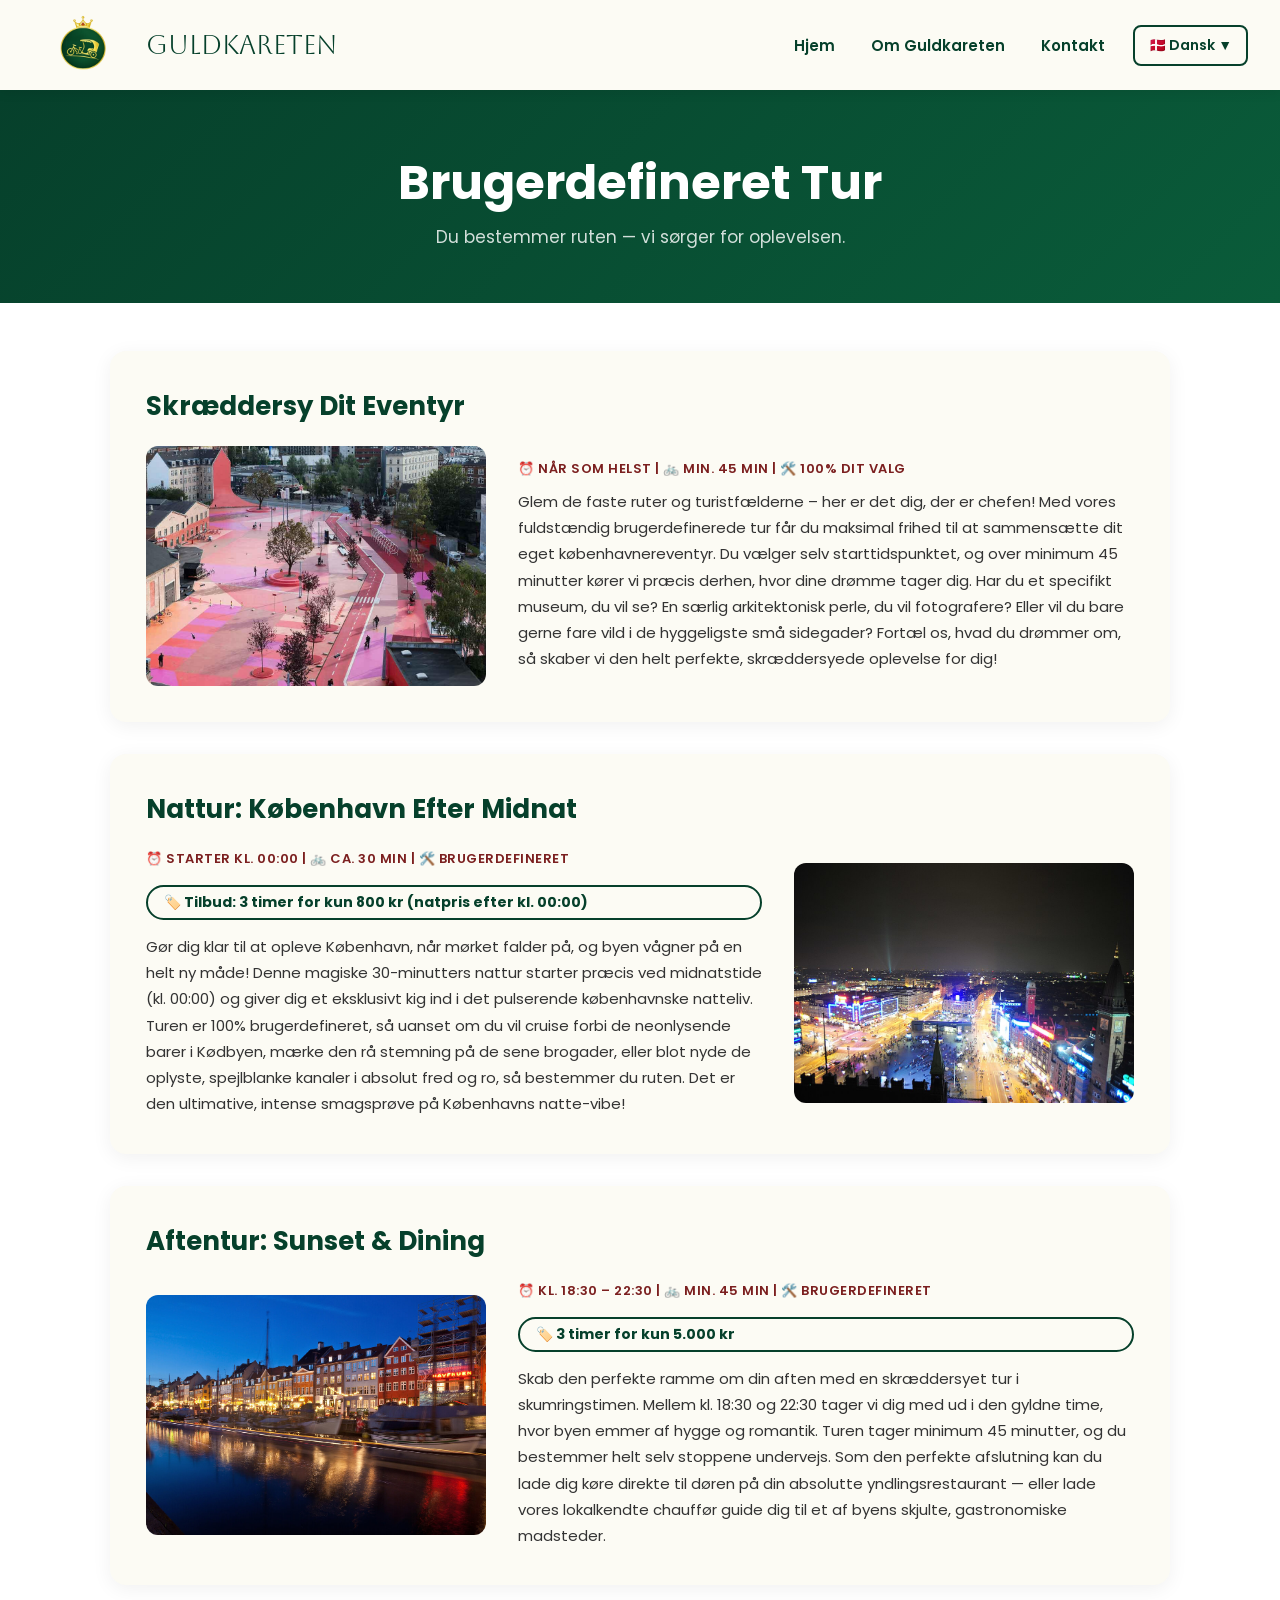
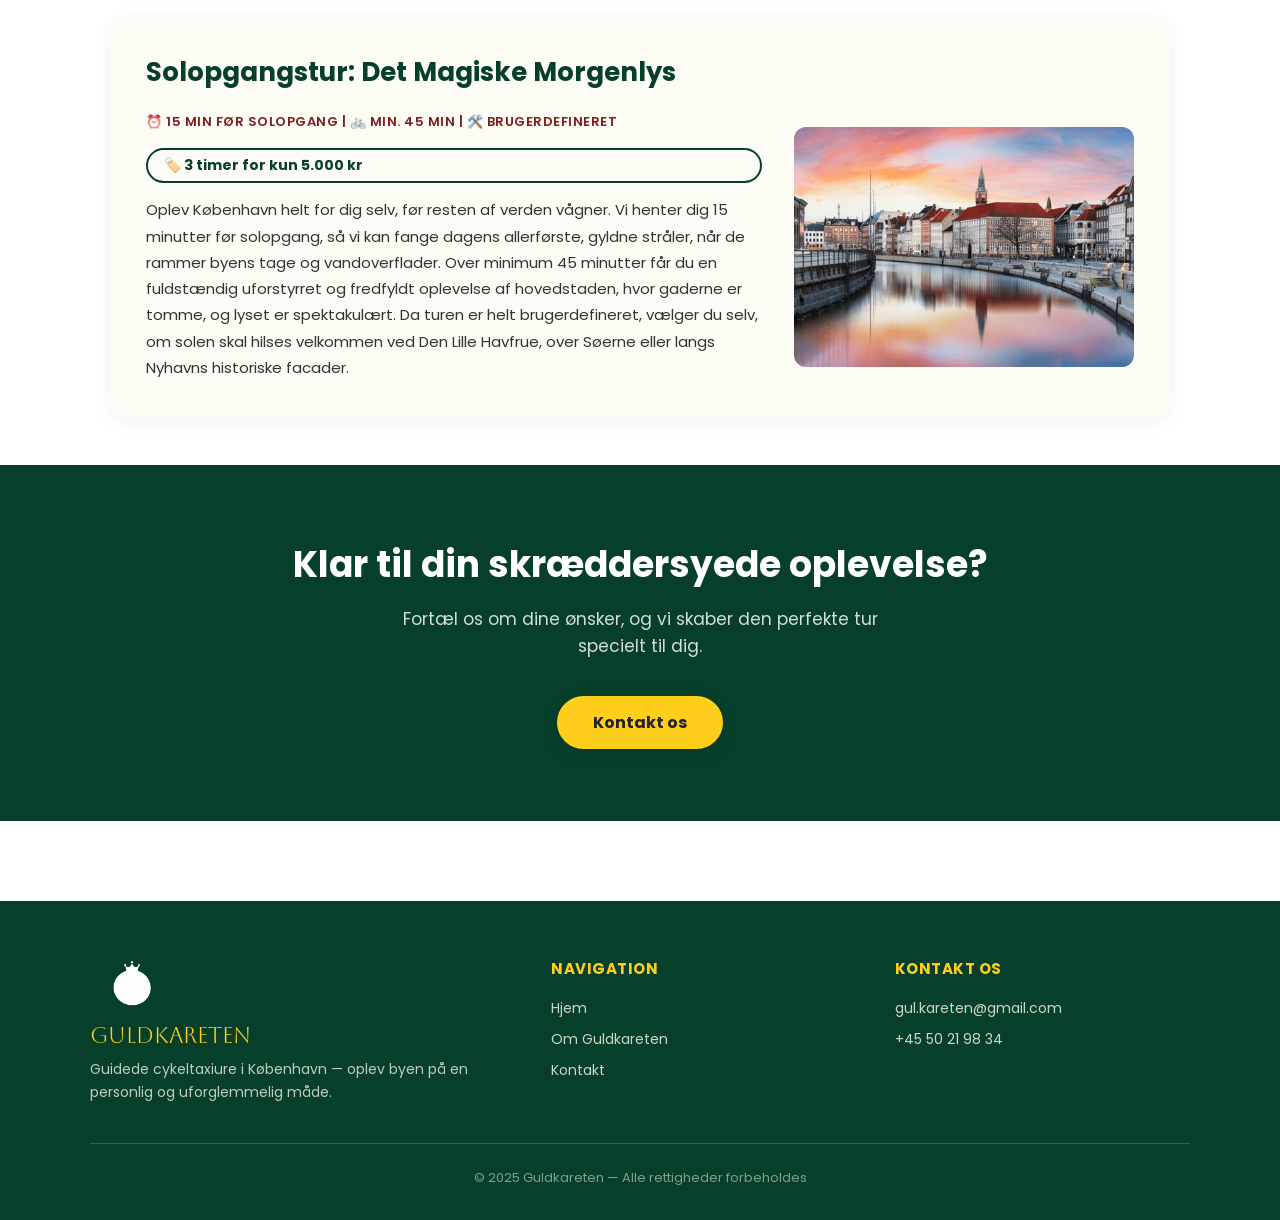
==== commit 291c2f0e: "Add files via upload" ====
--- a/Brugerdefineret.html
+++ b/Brugerdefineret.html
@@ -18,9 +18,9 @@
             <span></span><span></span><span></span>
         </button>
         <nav id="nav">
-            <a href="index.html" data-da="Hjem" data-en="Home" data-fr="Accueil" data-ar="الرئيسية">Hjem</a>
-            <a href="omos.html" data-da="Om Guldkareten" data-en="About Guldkareten" data-fr="À propos" data-ar="عن غولدكارتن">Om Guldkareten</a>
-            <a href="contact.html" data-da="Kontakt" data-en="Contact" data-fr="Contact" data-ar="اتصل بنا">Kontakt</a>
+            <a href="index.html" data-da="Hjem" data-en="Home" data-fr="Accueil" data-ar="الرئيسية" data-it="Casa" data-de="Startseite">Hjem</a>
+            <a href="omos.html" data-da="Om Guldkareten" data-en="About Guldkareten" data-fr="À propos" data-ar="عن غولدكارتن" data-it="Chi siamo" data-de="Über Guldkareten">Om Guldkareten</a>
+            <a href="contact.html" data-da="Kontakt" data-en="Contact" data-fr="Contact" data-ar="اتصل بنا" data-it="Contatto" data-de="Kontakt">Kontakt</a>
             <div class="language-menu" id="languageMenu">
                 <button class="language-btn" id="langBtn">🇩🇰 Dansk ▼</button>
                 <div class="language-dropdown">
@@ -28,6 +28,8 @@
                     <a href="#" data-lang="en">🇬🇧 English</a>
                     <a href="#" data-lang="fr">🇫🇷 Français</a>
                     <a href="#" data-lang="ar">🇸🇦 العربية</a>
+                    <a href="#" data-lang="it">🇮🇹 Italiano</a>
+                    <a href="#" data-lang="de">🇩🇪 Deutsch</a>
                 </div>
             </div>
         </nav>
@@ -36,8 +38,8 @@
     <main>
 
         <section class="tur-hero">
-            <h1 data-da="Brugerdefineret Tur" data-en="Custom Tour" data-fr="Tour Personnalisé" data-ar="جولة مخصصة">Brugerdefineret Tur</h1>
-            <p class="hero-subtitle" data-da="Du bestemmer ruten — vi sørger for oplevelsen." data-en="You choose the route — we deliver the experience." data-fr="Vous choisissez le parcours — nous créons l'expérience." data-ar="أنت تختار المسار — نحن نصنع التجربة.">
+            <h1 data-da="Brugerdefineret Tur" data-en="Custom Tour" data-fr="Tour Personnalisé" data-ar="جولة مخصصة" data-it="Tour Personalizzato" data-de="Individuelle Tour">Brugerdefineret Tur</h1>
+            <p class="hero-subtitle" data-da="Du bestemmer ruten — vi sørger for oplevelsen." data-en="You choose the route — we deliver the experience." data-fr="Vous choisissez le parcours — nous créons l'expérience." data-ar="أنت تختار المسار — نحن نصنع التجربة." data-it="Tu scegli il percorso — noi creiamo l'esperienza." data-de="Du bestimmst die Route — wir sorgen für das Erlebnis.">
                 Du bestemmer ruten — vi sørger for oplevelsen.
             </p>
         </section>
@@ -45,13 +47,13 @@
         <div class="ture-sektioner">
 
             <div class="ture-section">
-                <h2 class="ture-title" data-da="Skræddersy Dit Eventyr" data-en="Design Your Adventure" data-fr="Personnalisez Votre Aventure" data-ar="صمّم مغامرتك">Skræddersy Dit Eventyr</h2>
+                <h2 class="ture-title" data-da="Skræddersy Dit Eventyr" data-en="Design Your Adventure" data-fr="Personnalisez Votre Aventure" data-ar="صمّم مغامرتك" data-it="Progetta la Tua Avventura" data-de="Gestalte Dein Abenteuer">Skræddersy Dit Eventyr</h2>
                 <div class="ture-content">
                     <div class="ture-image">
                         <img src="billeder/brugerdefineret tur.jpeg" alt="Skræddersy din egen rute">
                     </div>
                     <div class="ture-text">
-                        <span class="ture-meta">⏰ <span data-da="Når som helst" data-en="Anytime" data-fr="Quand vous voulez" data-ar="في أي وقت">Når som helst</span> | 🚲 <span data-da="Min. 45 min" data-en="Min. 45 min" data-fr="Min. 45 min" data-ar="45 دقيقة كحد أدنى">Min. 45 min</span> | 🛠️ <span data-da="100% Dit valg" data-en="100% Your choice" data-fr="100% Votre choix" data-ar="100% اختيارك">100% Dit valg</span></span>
+                        <span class="ture-meta">⏰ <span data-da="Når som helst" data-en="Anytime" data-fr="Quand vous voulez" data-ar="في أي وقت" data-it="In qualsiasi momento" data-de="Jederzeit">Når som helst</span> | 🚲 <span data-da="Min. 45 min" data-en="Min. 45 min" data-fr="Min. 45 min" data-ar="45 دقيقة كحد أدنى" data-it="Min. 45 min" data-de="Mind. 45 Min.">Min. 45 min</span> | 🛠️ <span data-da="100% Dit valg" data-en="100% Your choice" data-fr="100% Votre choix" data-ar="100% اختيارك" data-it="100% La tua scelta" data-de="100% Deine Wahl">100% Dit valg</span></span>
                         <div data-lang="da">
                             <p>Glem de faste ruter og turistfælderne – her er det dig, der er chefen! Med vores fuldstændig brugerdefinerede tur får du maksimal frihed til at sammensætte dit eget københavnereventyr. Du vælger selv starttidspunktet, og over minimum 45 minutter kører vi præcis derhen, hvor dine drømme tager dig. Har du et specifikt museum, du vil se? En særlig arkitektonisk perle, du vil fotografere? Eller vil du bare gerne fare vild i de hyggeligste små sidegader? Fortæl os, hvad du drømmer om, så skaber vi den helt perfekte, skræddersyede oplevelse for dig!</p>
                         </div>
@@ -64,18 +66,31 @@
                         <div data-lang="ar" style="display:none">
                             <p>انسَ المسارات الثابتة ومصائد السياح — أنت هنا من يتحكم! مع جولتنا المخصصة بالكامل، تحظى بحرية قصوى لتصميم مغامرتك الكوبنهاغنية الخاصة. أنت تختار وقت الانطلاق، وطوال 45 دقيقة على الأقل سنتوجه تماماً إلى حيث تأخذك أحلامك. هل لديك متحف بعينه تريد زيارته؟ جوهرة معمارية تريد تصويرها؟ أم تريد فقط أن تضيع في أضيق الأزقة وأكثرها دفئاً؟ أخبرنا بحلمك، وسنخلق لك التجربة المثالية!</p>
                         </div>
-                    </div>
-                </div>
-            </div>
-
-            <div class="ture-section">
-                <h2 class="ture-title" data-da="Nattur: København Efter Midnat" data-en="Night Tour: Copenhagen After Midnight" data-fr="Tour de Nuit : Copenhague après Minuit" data-ar="جولة ليلية: كوبنهاغن بعد منتصف الليل">Nattur: København Efter Midnat</h2>
+                        <div data-lang="it" style="display:none">
+                            <p>Dimentica i percorsi fissi e le trappole per turisti – qui sei tu il capo! Con il nostro tour completamente personalizzato, hai la massima libertà di comporre la tua avventura copenaghena. Scegli tu stesso l'orario di partenza e per almeno 45 minuti andremo esattamente dove ti portano i sogni. Hai un museo specifico che vuoi vedere? Un gioiello architettonico da fotografare? O vuoi semplicemente perderti nei vicoli più accoglienti? Dicci cosa sogni, e creeremo per te l'esperienza perfetta e su misura!</p>
+                        </div>
+                        <div data-lang="de" style="display:none">
+                            <p>Vergiss die festen Routen und Touristenfallen – hier bist du der Chef! Mit unserer vollständig individualisierten Tour hast du maximale Freiheit, dein eigenes Kopenhagen-Abenteuer zusammenzustellen. Du wählst selbst die Startzeit, und für mindestens 45 Minuten fahren wir genau dorthin, wohin dich deine Träume führen. Hast du ein bestimmtes Museum, das du sehen möchtest? Ein architektonisches Juwel, das du fotografieren willst? Oder möchtest du dich einfach in den gemütlichsten kleinen Gassen verlieren? Sag uns, wovon du träumst, und wir schaffen das perfekte, maßgeschneiderte Erlebnis für dich!</p>
+                        </div>
+                    </div>
+                </div>
+            </div>
+
+            <div class="ture-section">
+                <h2 class="ture-title" data-da="Nattur: København Efter Midnat" data-en="Night Tour: Copenhagen After Midnight" data-fr="Tour de Nuit : Copenhague après Minuit" data-ar="جولة ليلية: كوبنهاغن بعد منتصف الليل" data-it="Tour Notturno: Copenaghen Dopo Mezzanotte" data-de="Nachttour: Kopenhagen Nach Mitternacht">Nattur: København Efter Midnat</h2>
                 <div class="ture-content">
                     <div class="ture-image">
                         <img src="billeder/ægtenattetur.jpg" alt="København om natten">
                     </div>
                     <div class="ture-text">
-                        <span class="ture-meta">⏰ <span data-da="Starter kl. 00:00" data-en="Starts at 00:00" data-fr="Commence à 00:00" data-ar="يبدأ الساعة 00:00">Starter kl. 00:00</span> | 🚲 <span data-da="Ca. 30 min" data-en="Approx. 30 min" data-fr="Env. 30 min" data-ar="حوالي 30 دقيقة">Ca. 30 min</span> | 🛠️ <span data-da="Brugerdefineret" data-en="Customised" data-fr="Personnalisé" data-ar="مخصص">Brugerdefineret</span></span>
+                        <span class="ture-meta">⏰ <span data-da="Starter kl. 00:00" data-en="Starts at 00:00" data-fr="Commence à 00:00" data-ar="يبدأ الساعة 00:00" data-it="Inizia alle 00:00" data-de="Beginn um 00:00 Uhr">Starter kl. 00:00</span> | 🚲 <span data-da="Ca. 30 min" data-en="Approx. 30 min" data-fr="Env. 30 min" data-ar="حوالي 30 دقيقة" data-it="Circa 30 min" data-de="Ca. 30 Min.">Ca. 30 min</span> | 🛠️ <span data-da="Brugerdefineret" data-en="Customised" data-fr="Personnalisé" data-ar="مخصص" data-it="Personalizzato" data-de="Individuell">Brugerdefineret</span></span>
+                        <span class="pris-tilbud">🏷️ <span
+                            data-da="Tilbud: 3 timer for kun 800 kr (natpris efter kl. 00:00)"
+                            data-en="Offer: 3 hours for only 800 DKK (night rate after 00:00)"
+                            data-fr="Offre : 3 heures pour seulement 800 DKK (tarif de nuit après 00h00)"
+                            data-ar="عرض: 3 ساعات مقابل 800 كرون فقط (سعر الليل بعد 00:00)"
+                            data-it="Offerta: 3 ore per soli 800 DKK (tariffa notturna dopo le 00:00)"
+                            data-de="Angebot: 3 Stunden für nur 800 DKK (Nachttarif nach 00:00 Uhr)">Tilbud: 3 timer for kun 800 kr (natpris efter kl. 00:00)</span></span>
                         <div data-lang="da">
                             <p>Gør dig klar til at opleve København, når mørket falder på, og byen vågner på en helt ny måde! Denne magiske 30-minutters nattur starter præcis ved midnatstide (kl. 00:00) og giver dig et eksklusivt kig ind i det pulserende københavnske natteliv. Turen er 100% brugerdefineret, så uanset om du vil cruise forbi de neonlysende barer i Kødbyen, mærke den rå stemning på de sene brogader, eller blot nyde de oplyste, spejlblanke kanaler i absolut fred og ro, så bestemmer du ruten. Det er den ultimative, intense smagsprøve på Københavns natte-vibe!</p>
                         </div>
@@ -88,18 +103,31 @@
                         <div data-lang="ar" style="display:none">
                             <p>استعد لاكتشاف كوبنهاغن حين يهبط الظلام وتصحو المدينة بطريقة مختلفة تماماً! هذه الجولة الليلية السحرية التي تستمر 30 دقيقة تنطلق عند منتصف الليل تماماً (00:00) وتمنحك نظرة حصرية على الحياة الليلية النابضة في كوبنهاغن. الجولة مخصصة 100%، سواء أردت الإبحار بجانب حانات النيون في كودبيين، أو الشعور بالأجواء الخام في الشوارع الليلية، أو الاستمتاع بالقنوات المضاءة الهادئة — أنت من يقرر المسار. إنها الذوق الليلي الأكثر حدةً وإثارةً لكوبنهاغن!</p>
                         </div>
-                    </div>
-                </div>
-            </div>
-
-            <div class="ture-section">
-                <h2 class="ture-title" data-da="Aftentur: Sunset &amp; Dining" data-en="Evening Tour: Sunset &amp; Dining" data-fr="Tour du Soir : Coucher de Soleil &amp; Dîner" data-ar="جولة مسائية: غروب الشمس والعشاء">Aftentur: Sunset &amp; Dining</h2>
+                        <div data-lang="it" style="display:none">
+                            <p>Preparati a vivere Copenaghen quando cala l'oscurità e la città si risveglia in modo completamente nuovo! Questo magico tour notturno di 30 minuti inizia esattamente a mezzanotte (00:00) e ti offre uno sguardo esclusivo sulla pulsante vita notturna di Copenaghen. Il tour è personalizzato al 100%, quindi che tu voglia navigare davanti ai bar al neon del Kødbyen, sentire l'atmosfera grezza delle strade notturne, o semplicemente goderti i canali illuminati in assoluta pace — sei tu a decidere il percorso. È l'assaggio più intenso dell'atmosfera notturna di Copenaghen!</p>
+                        </div>
+                        <div data-lang="de" style="display:none">
+                            <p>Bereite dich darauf vor, Kopenhagen zu erleben, wenn die Dunkelheit hereinbricht und die Stadt auf völlig neue Weise erwacht! Diese magische 30-minütige Nachttour beginnt genau um Mitternacht (00:00) und gibt dir einen exklusiven Einblick in das pulsierende Kopenhagener Nachtleben. Die Tour ist zu 100% individualisiert, egal ob du an den Neonbars des Kødbyen vorbeikruisen, die rohe Atmosphäre der nächtlichen Straßen spüren, oder einfach die beleuchteten Kanäle in absoluter Ruhe genießen möchtest — du entscheidest die Route. Es ist der intensivste Vorgeschmack auf Kopenhagens Nacht-Vibe!</p>
+                        </div>
+                    </div>
+                </div>
+            </div>
+
+            <div class="ture-section">
+                <h2 class="ture-title" data-da="Aftentur: Sunset &amp; Dining" data-en="Evening Tour: Sunset &amp; Dining" data-fr="Tour du Soir : Coucher de Soleil &amp; Dîner" data-ar="جولة مسائية: غروب الشمس والعشاء" data-it="Tour Serale: Tramonto &amp; Cena" data-de="Abendtour: Sonnenuntergang &amp; Dinner">Aftentur: Sunset &amp; Dining</h2>
                 <div class="ture-content">
                     <div class="ture-image">
                         <img src="billeder/nattetur.jpg" alt="Aftenstemning og restaurant">
                     </div>
                     <div class="ture-text">
-                        <span class="ture-meta">⏰ <span data-da="Kl. 18:30 – 22:30" data-en="18:30 – 22:30" data-fr="18h30 – 22h30" data-ar="18:30 – 22:30">Kl. 18:30 – 22:30</span> | 🚲 <span data-da="Min. 45 min" data-en="Min. 45 min" data-fr="Min. 45 min" data-ar="45 دقيقة كحد أدنى">Min. 45 min</span> | 🛠️ <span data-da="Brugerdefineret" data-en="Customised" data-fr="Personnalisé" data-ar="مخصص">Brugerdefineret</span></span>
+                        <span class="ture-meta">⏰ <span data-da="Kl. 18:30 – 22:30" data-en="18:30 – 22:30" data-fr="18h30 – 22h30" data-ar="18:30 – 22:30" data-it="18:30 – 22:30" data-de="18:30 – 22:30">Kl. 18:30 – 22:30</span> | 🚲 <span data-da="Min. 45 min" data-en="Min. 45 min" data-fr="Min. 45 min" data-ar="45 دقيقة كحد أدنى" data-it="Min. 45 min" data-de="Mind. 45 Min.">Min. 45 min</span> | 🛠️ <span data-da="Brugerdefineret" data-en="Customised" data-fr="Personnalisé" data-ar="مخصص" data-it="Personalizzato" data-de="Individuell">Brugerdefineret</span></span>
+                        <span class="pris-tilbud">🏷️ <span
+                            data-da="3 timer for kun 5.000 kr"
+                            data-en="3 hours for only 5,000 DKK"
+                            data-fr="3 heures pour seulement 5 000 DKK"
+                            data-ar="3 ساعات مقابل 5.000 كرون فقط"
+                            data-it="3 ore per soli 5.000 DKK"
+                            data-de="3 Stunden für nur 5.000 DKK">3 timer for kun 5.000 kr</span></span>
                         <div data-lang="da">
                             <p>Skab den perfekte ramme om din aften med en skræddersyet tur i skumringstimen. Mellem kl. 18:30 og 22:30 tager vi dig med ud i den gyldne time, hvor byen emmer af hygge og romantik. Turen tager minimum 45 minutter, og du bestemmer helt selv stoppene undervejs. Som den perfekte afslutning kan du lade dig køre direkte til døren på din absolutte yndlingsrestaurant — eller lade vores lokalkendte chauffør guide dig til et af byens skjulte, gastronomiske madsteder.</p>
                         </div>
@@ -112,18 +140,31 @@
                         <div data-lang="ar" style="display:none">
                             <p>اصنع الإطار المثالي لمساءك مع جولة مخصصة في ساعة الشفق. بين الساعة 18:30 و22:30، نصحبك في الساعة الذهبية حين تفيض المدينة بالدفء والرومانسية. الجولة تستمر 45 دقيقة على الأقل، وأنت من يحدد المحطات. وكختام مثالي، يمكنك أن تُقلّ إلى باب مطعمك المفضل مباشرةً — أو دع سائقنا المحلي يرشدك إلى أحد الجواهر الغاسترونومية المخفية في المدينة.</p>
                         </div>
-                    </div>
-                </div>
-            </div>
-
-            <div class="ture-section">
-                <h2 class="ture-title" data-da="Solopgangstur: Det Magiske Morgenlys" data-en="Sunrise Tour: The Magic Morning Light" data-fr="Tour au Lever du Soleil : La Magie de la Lumière Matinale" data-ar="جولة الشروق: سحر ضوء الصباح">Solopgangstur: Det Magiske Morgenlys</h2>
+                        <div data-lang="it" style="display:none">
+                            <p>Crea la cornice perfetta per la tua serata con un tour su misura durante le ore del crepuscolo. Tra le 18:30 e le 22:30 ti portiamo nell'ora d'oro, quando la città trabocca di calore e romanticismo. Il tour dura almeno 45 minuti e sei tu a decidere le tappe. Come conclusione perfetta, puoi farti portare direttamente alla porta del tuo ristorante preferito — o lascia che il nostro autista locale ti guidi verso uno dei gioielli gastronomici nascosti della città.</p>
+                        </div>
+                        <div data-lang="de" style="display:none">
+                            <p>Schaffe den perfekten Rahmen für deinen Abend mit einer maßgeschneiderten Tour in der Dämmerungsstunde. Zwischen 18:30 und 22:30 nehmen wir dich mit in die goldene Stunde, wenn die Stadt vor Gemütlichkeit und Romantik strotzt. Die Tour dauert mindestens 45 Minuten, und du bestimmst alle Stopps. Als perfekten Abschluss kannst du direkt vor die Tür deines Lieblingsrestaurants gefahren werden — oder lass unseren ortskundigen Fahrer dich zu einem der versteckten gastronomischen Juwelen der Stadt führen.</p>
+                        </div>
+                    </div>
+                </div>
+            </div>
+
+            <div class="ture-section">
+                <h2 class="ture-title" data-da="Solopgangstur: Det Magiske Morgenlys" data-en="Sunrise Tour: The Magic Morning Light" data-fr="Tour au Lever du Soleil : La Magie de la Lumière Matinale" data-ar="جولة الشروق: سحر ضوء الصباح" data-it="Tour all'Alba: La Luce Magica del Mattino" data-de="Sonnenaufgangstour: Das Magische Morgenlicht">Solopgangstur: Det Magiske Morgenlys</h2>
                 <div class="ture-content">
                     <div class="ture-image">
                         <img src="billeder/solopgang.webp" alt="Solopgang over vandet">
                     </div>
                     <div class="ture-text">
-                        <span class="ture-meta">⏰ <span data-da="15 min før solopgang" data-en="15 min before sunrise" data-fr="15 min avant le lever" data-ar="15 دقيقة قبل الشروق">15 min før solopgang</span> | 🚲 <span data-da="Min. 45 min" data-en="Min. 45 min" data-fr="Min. 45 min" data-ar="45 دقيقة كحد أدنى">Min. 45 min</span> | 🛠️ <span data-da="Brugerdefineret" data-en="Customised" data-fr="Personnalisé" data-ar="مخصص">Brugerdefineret</span></span>
+                        <span class="ture-meta">⏰ <span data-da="15 min før solopgang" data-en="15 min before sunrise" data-fr="15 min avant le lever" data-ar="15 دقيقة قبل الشروق" data-it="15 min prima dell'alba" data-de="15 Min. vor Sonnenaufgang">15 min før solopgang</span> | 🚲 <span data-da="Min. 45 min" data-en="Min. 45 min" data-fr="Min. 45 min" data-ar="45 دقيقة كحد أدنى" data-it="Min. 45 min" data-de="Mind. 45 Min.">Min. 45 min</span> | 🛠️ <span data-da="Brugerdefineret" data-en="Customised" data-fr="Personnalisé" data-ar="مخصص" data-it="Personalizzato" data-de="Individuell">Brugerdefineret</span></span>
+                        <span class="pris-tilbud">🏷️ <span
+                            data-da="3 timer for kun 5.000 kr"
+                            data-en="3 hours for only 5,000 DKK"
+                            data-fr="3 heures pour seulement 5 000 DKK"
+                            data-ar="3 ساعات مقابل 5.000 كرون فقط"
+                            data-it="3 ore per soli 5.000 DKK"
+                            data-de="3 Stunden für nur 5.000 DKK">3 timer for kun 5.000 kr</span></span>
                         <div data-lang="da">
                             <p>Oplev København helt for dig selv, før resten af verden vågner. Vi henter dig 15 minutter før solopgang, så vi kan fange dagens allerførste, gyldne stråler, når de rammer byens tage og vandoverflader. Over minimum 45 minutter får du en fuldstændig uforstyrret og fredfyldt oplevelse af hovedstaden, hvor gaderne er tomme, og lyset er spektakulært. Da turen er helt brugerdefineret, vælger du selv, om solen skal hilses velkommen ved Den Lille Havfrue, over Søerne eller langs Nyhavns historiske facader.</p>
                         </div>
@@ -136,6 +177,12 @@
                         <div data-lang="ar" style="display:none">
                             <p>اكتشف كوبنهاغن وحيداً، قبل أن يصحو بقية العالم. نأتي لاصطحابك قبل 15 دقيقة من شروق الشمس لنلتقط أولى أشعتها الذهبية حين تتسلل على أسطح المدينة وأسطح الماء. طوال 45 دقيقة على الأقل، تعيش تجربة هادئة وغير منقطعة للعاصمة حيث الشوارع خالية والضوء مذهل. بما أن الجولة مخصصة بالكامل، تختار أنت أين تستقبل الشمس — عند حورية البحر الصغيرة، أم فوق البحيرات، أم على طول واجهات نيهافن التاريخية.</p>
                         </div>
+                        <div data-lang="it" style="display:none">
+                            <p>Scopri Copenaghen tutta per te, prima che il resto del mondo si svegli. Veniamo a prenderti 15 minuti prima dell'alba per catturare i primissimi raggi dorati del giorno mentre toccano i tetti e le superfici d'acqua della città. Per almeno 45 minuti, vivrai un'esperienza completamente indisturbata e pacifica della capitale, dove le strade sono vuote e la luce è spettacolare. Poiché il tour è completamente personalizzato, sei tu a scegliere se salutare il sole alla Sirenetta, sopra i Laghi, o lungo le storiche facciate di Nyhavn.</p>
+                        </div>
+                        <div data-lang="de" style="display:none">
+                            <p>Erlebe Kopenhagen ganz für dich allein, bevor der Rest der Welt aufwacht. Wir holen dich 15 Minuten vor Sonnenaufgang ab, damit wir die allerersten goldenen Strahlen des Tages einfangen, wenn sie auf die Dächer und Wasseroberflächen der Stadt treffen. Für mindestens 45 Minuten erlebst du die Hauptstadt völlig ungestört und friedvoll, mit leeren Straßen und spektakulärem Licht. Da die Tour vollständig individualisiert ist, wählst du selbst, ob du die Sonne bei der Kleinen Meerjungfrau, über den Seen oder entlang der historischen Fassaden von Nyhavn begrüßen möchtest.</p>
+                        </div>
                     </div>
                 </div>
             </div>
@@ -143,11 +190,11 @@
         </div>
 
         <section class="tur-cta">
-            <h2 data-da="Klar til din skræddersyede oplevelse?" data-en="Ready for your tailor-made experience?" data-fr="Prêt(e) pour votre expérience sur mesure ?" data-ar="مستعد لتجربتك المخصصة؟">Klar til din skræddersyede oplevelse?</h2>
-            <p data-da="Fortæl os om dine ønsker, og vi skaber den perfekte tur specielt til dig." data-en="Tell us about your wishes, and we'll create the perfect tour especially for you." data-fr="Parlez-nous de vos souhaits, et nous créerons le tour parfait spécialement pour vous." data-ar="أخبرنا برغباتك، وسنصمم لك الجولة المثالية خصيصاً.">
+            <h2 data-da="Klar til din skræddersyede oplevelse?" data-en="Ready for your tailor-made experience?" data-fr="Prêt(e) pour votre expérience sur mesure ?" data-ar="مستعد لتجربتك المخصصة؟" data-it="Pronto per la tua esperienza su misura?" data-de="Bereit für dein maßgeschneidertes Erlebnis?">Klar til din skræddersyede oplevelse?</h2>
+            <p data-da="Fortæl os om dine ønsker, og vi skaber den perfekte tur specielt til dig." data-en="Tell us about your wishes, and we'll create the perfect tour especially for you." data-fr="Parlez-nous de vos souhaits, et nous créerons le tour parfait spécialement pour vous." data-ar="أخبرنا برغباتك، وسنصمم لك الجولة المثالية خصيصاً." data-it="Raccontaci i tuoi desideri, e creeremo il tour perfetto appositamente per te." data-de="Erzähl uns von deinen Wünschen, und wir kreieren die perfekte Tour speziell für dich.">
                 Fortæl os om dine ønsker, og vi skaber den perfekte tur specielt til dig.
             </p>
-            <a href="contact.html" class="knap-gul" data-da="Kontakt os" data-en="Contact us" data-fr="Contactez-nous" data-ar="اتصل بنا">Kontakt os</a>
+            <a href="contact.html" class="knap-gul" data-da="Kontakt os" data-en="Contact us" data-fr="Contactez-nous" data-ar="اتصل بنا" data-it="Contattaci" data-de="Kontakt">Kontakt os</a>
         </section>
 
     </main>
@@ -160,18 +207,20 @@
                 <p data-da="Guidede cykeltaxiure i København — oplev byen på en personlig og uforglemmelig måde."
                    data-en="Guided taxi-bike tours in Copenhagen — experience the city in a personal and unforgettable way."
                    data-fr="Tours guidés en vélo-taxi à Copenhague — vivez la ville de façon personnelle et inoubliable."
-                   data-ar="جولات دراجات التاكسي الموجهة في كوبنهاغن — اكتشف المدينة بطريقة شخصية لا تُنسى.">
+                   data-ar="جولات دراجات التاكسي الموجهة في كوبنهاغن — اكتشف المدينة بطريقة شخصية لا تُنسى."
+                   data-it="Tour guidati in taxi bici a Copenaghen — vivi la città in modo personale e indimenticabile."
+                   data-de="Geführte Fahrradtaxi-Touren in Kopenhagen — erleben Sie die Stadt auf persönliche und unvergessliche Weise.">
                     Guidede cykeltaxiure i København — oplev byen på en personlig og uforglemmelig måde.
                 </p>
             </div>
             <div class="footer-col">
-                <h4 data-da="Navigation" data-en="Navigation" data-fr="Navigation" data-ar="التنقل">Navigation</h4>
-                <a href="index.html" data-da="Hjem" data-en="Home" data-fr="Accueil" data-ar="الرئيسية">Hjem</a>
-                <a href="omos.html" data-da="Om Guldkareten" data-en="About Guldkareten" data-fr="À propos" data-ar="عن غولدكارتن">Om Guldkareten</a>
-                <a href="contact.html" data-da="Kontakt" data-en="Contact" data-fr="Contact" data-ar="اتصل بنا">Kontakt</a>
+                <h4 data-da="Navigation" data-en="Navigation" data-fr="Navigation" data-ar="التنقل" data-it="Navigazione" data-de="Navigation">Navigation</h4>
+                <a href="index.html" data-da="Hjem" data-en="Home" data-fr="Accueil" data-ar="الرئيسية" data-it="Casa" data-de="Startseite">Hjem</a>
+                <a href="omos.html" data-da="Om Guldkareten" data-en="About Guldkareten" data-fr="À propos" data-ar="عن غولدكارتن" data-it="Chi siamo" data-de="Über Guldkareten">Om Guldkareten</a>
+                <a href="contact.html" data-da="Kontakt" data-en="Contact" data-fr="Contact" data-ar="اتصل بنا" data-it="Contatto" data-de="Kontakt">Kontakt</a>
             </div>
             <div class="footer-col">
-                <h4 data-da="Kontakt os" data-en="Contact us" data-fr="Contactez-nous" data-ar="اتصل بنا">Kontakt os</h4>
+                <h4 data-da="Kontakt os" data-en="Contact us" data-fr="Contactez-nous" data-ar="اتصل بنا" data-it="Contattaci" data-de="Kontakt">Kontakt os</h4>
                 <a href="mailto:gul.kareten@gmail.com">gul.kareten@gmail.com</a>
                 <a href="tel:+4550219834">+45 50 21 98 34</a>
             </div>
@@ -180,7 +229,9 @@
             <p data-da="© 2025 Guldkareten — Alle rettigheder forbeholdes"
                data-en="© 2025 Guldkareten — All rights reserved"
                data-fr="© 2025 Guldkareten — Tous droits réservés"
-               data-ar="© 2025 غولدكارتن — جميع الحقوق محفوظة">
+               data-ar="© 2025 غولدكارتن — جميع الحقوق محفوظة"
+               data-it="© 2025 Guldkareten — Tutti i diritti riservati"
+               data-de="© 2025 Guldkareten — Alle Rechte vorbehalten">
                 © 2025 Guldkareten — Alle rettigheder forbeholdes
             </p>
         </div>
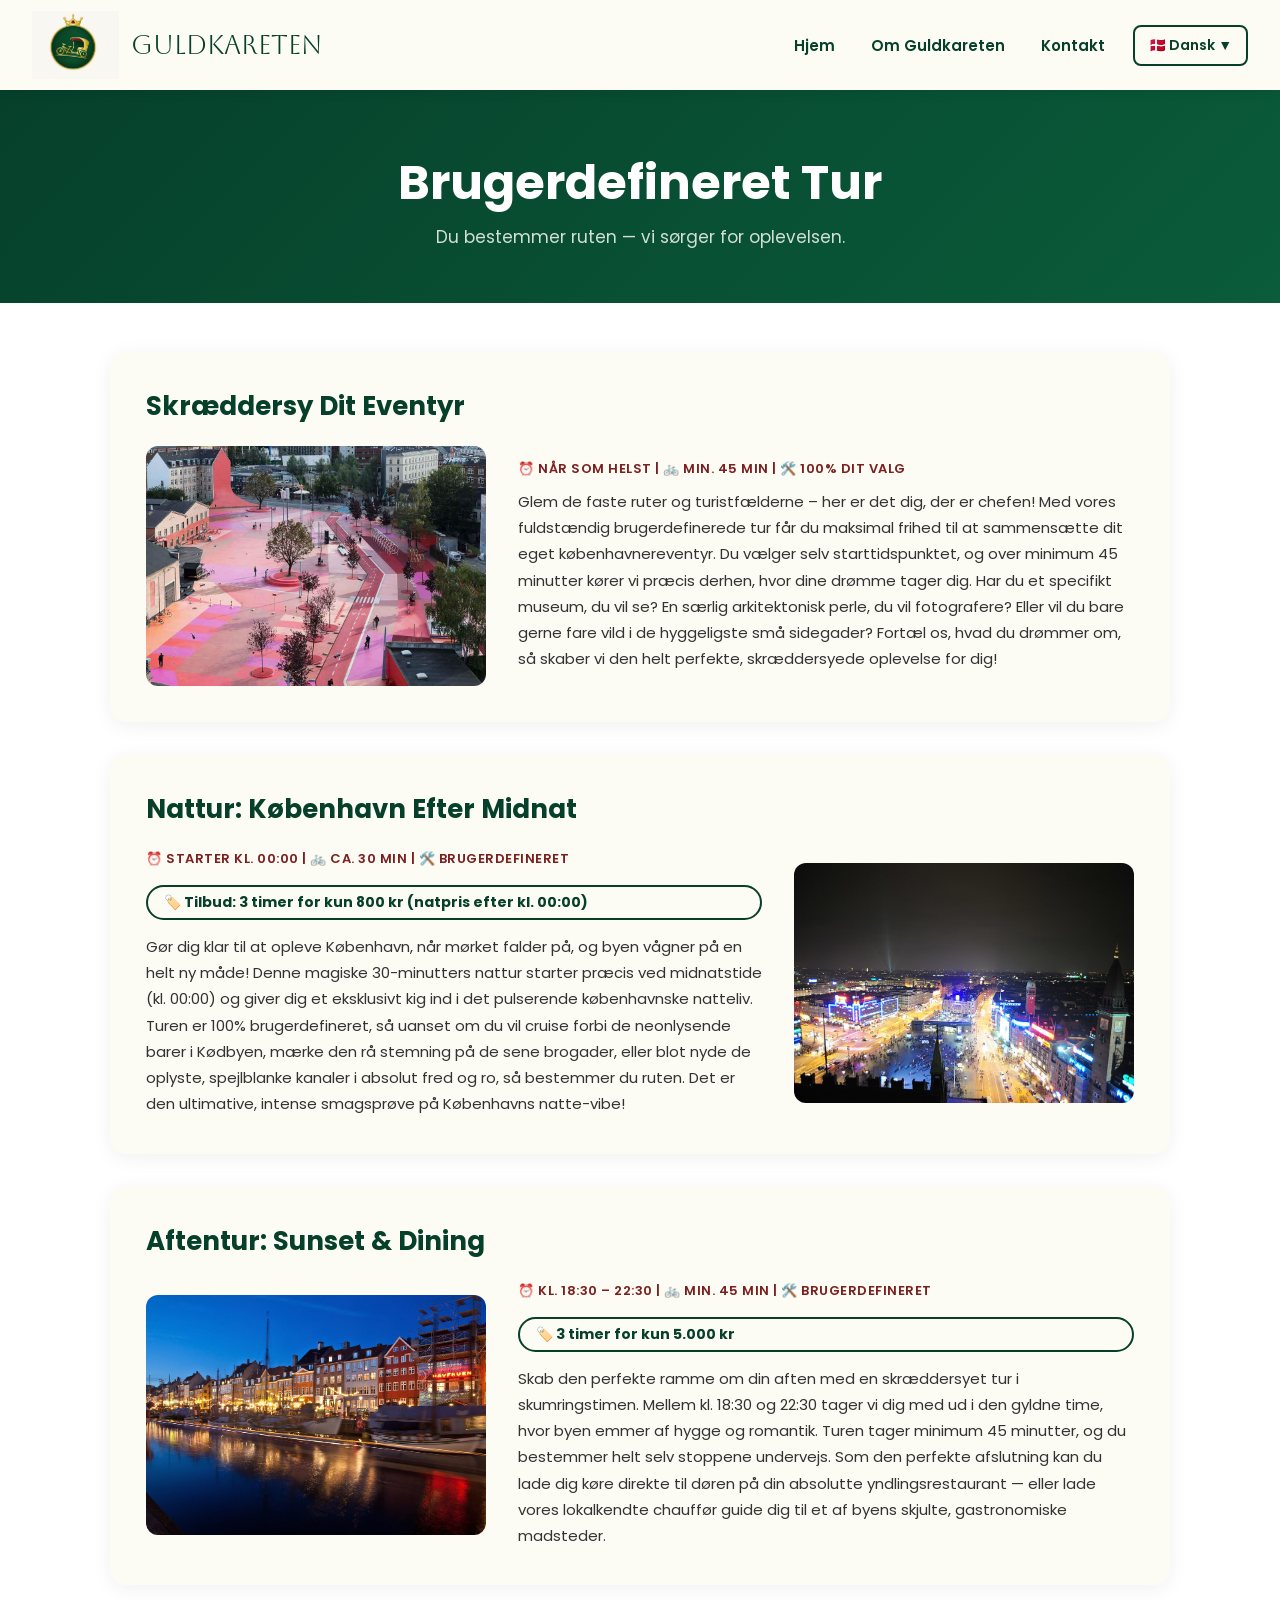
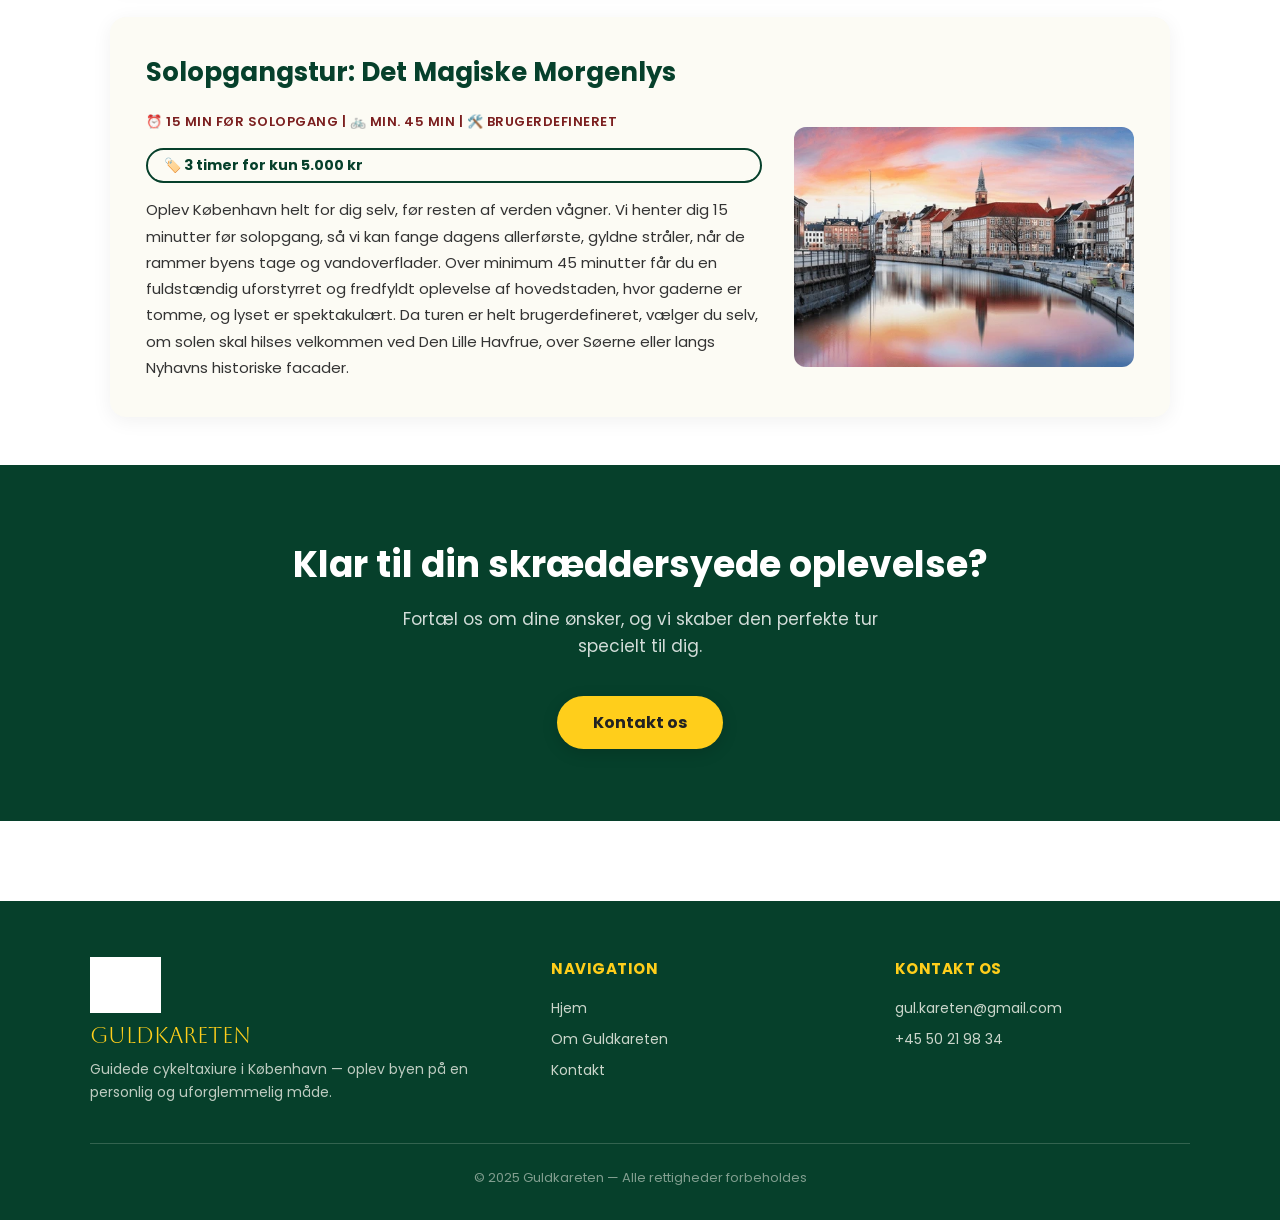
==== commit 42ee89e2: "Add files via upload" ====
--- a/Brugerdefineret.html
+++ b/Brugerdefineret.html
@@ -1,4 +1,4 @@
-<!DOCTYPE html>
+﻿<!DOCTYPE html>
 <html lang="da" dir="ltr">
 <head>
     <meta charset="UTF-8">
@@ -11,7 +11,7 @@
 
     <header>
         <a href="index.html" class="header-brand">
-            <img src="Guldkaraten-removebg-preview.png" alt="Guldkareten logo">
+            <img src="billeder/ChatGPT Image Jun 9, 2026, 02_54_41 PM.png" alt="Guldkareten logo">
             <span class="brand-name">Guldkareten</span>
         </a>
         <button class="hamburger" id="hamburger" aria-label="Åbn menu" aria-expanded="false">
@@ -202,7 +202,7 @@
     <footer>
         <div class="footer-inner">
             <div class="footer-brand">
-                <img src="Guldkaraten-removebg-preview.png" alt="Guldkareten logo">
+                <img src="billeder/ChatGPT Image Jun 9, 2026, 02_54_41 PM.png" alt="Guldkareten logo">
                 <span class="footer-brand-name">Guldkareten</span>
                 <p data-da="Guidede cykeltaxiure i København — oplev byen på en personlig og uforglemmelig måde."
                    data-en="Guided taxi-bike tours in Copenhagen — experience the city in a personal and unforgettable way."
